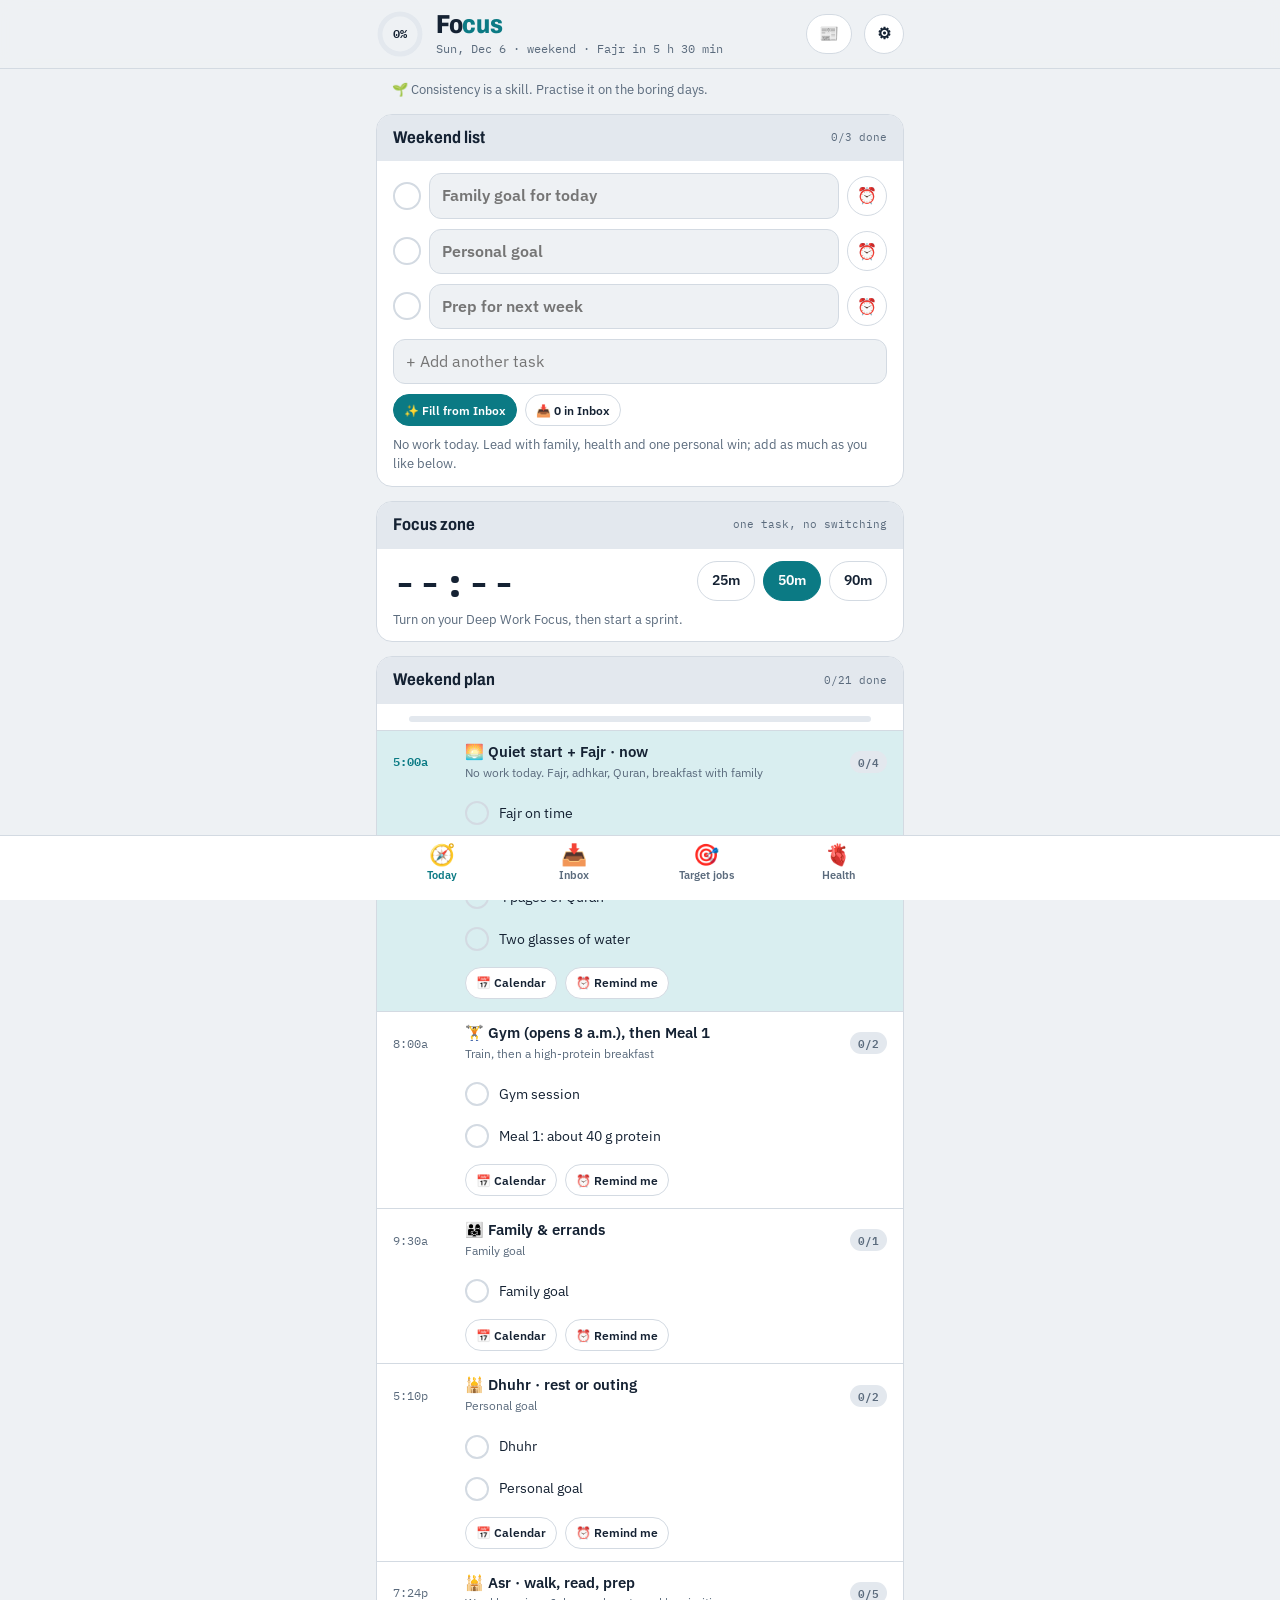
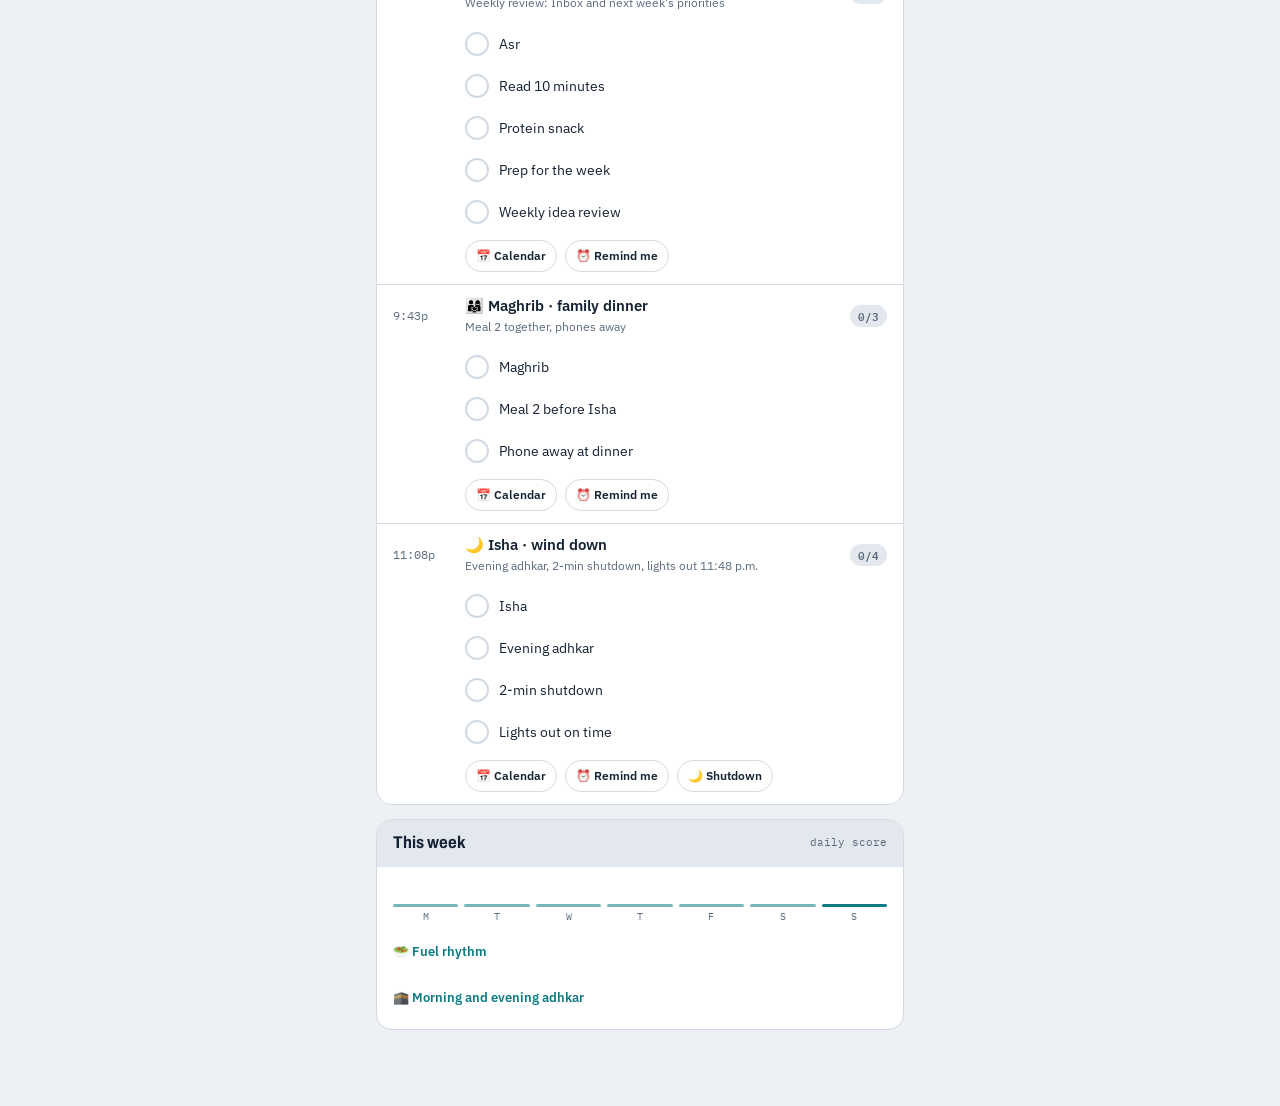
==== focus/index.html @ 7a601dc2 "Focus: save news for later - Save for later on health and job news - Read later list at the top of e" ====
<!doctype html>
<html lang="en-CA">
<head>
<meta charset="utf-8">
<meta name="viewport" content="width=device-width, initial-scale=1, viewport-fit=cover">
<title>Focus</title>
<meta name="robots" content="noindex, nofollow">
<meta name="apple-mobile-web-app-capable" content="yes">
<meta name="mobile-web-app-capable" content="yes">
<meta name="apple-mobile-web-app-title" content="Focus">
<meta name="apple-mobile-web-app-status-bar-style" content="default">
<meta name="theme-color" content="#0B7A84">
<link rel="manifest" href="manifest.webmanifest">
<link rel="apple-touch-icon" href="icon-192.png">
<link rel="icon" href="icon-192.png">
<link rel="preconnect" href="https://fonts.googleapis.com">
<link rel="preconnect" href="https://fonts.gstatic.com" crossorigin>
<link rel="stylesheet" href="https://fonts.googleapis.com/css2?family=Amiri:wght@400;700&family=Archivo:wdth,wght@75..100,600..800&family=IBM+Plex+Mono:wght@400;500&family=IBM+Plex+Sans:wght@400;500;600&display=swap">
<style>
:root{
  --bg:#EEF1F4;--surface:#FFFFFF;--surface-2:#E3E8EE;--ink:#152233;--muted:#5B6B7D;--line:#D3DAE2;
  --accent:#0B7A84;--accent-ink:#FFFFFF;--accent-soft:#D9EEF0;--amber:#B86A00;--amber-soft:#FBEBD2;--up:#1E7A43;--up-soft:#DDF1E4;--down:#B3261E;
  --display:"Archivo","Arial Narrow",Arial,sans-serif;--body:"IBM Plex Sans",-apple-system,"Segoe UI",Roboto,sans-serif;--mono:"IBM Plex Mono",ui-monospace,Menlo,monospace;
}
@media (prefers-color-scheme:dark){:root:not([data-theme="light"]){
  --bg:#0E1622;--surface:#16212F;--surface-2:#1F2C3C;--ink:#E6ECF2;--muted:#93A3B5;--line:#2A394B;
  --accent:#3FB6BF;--accent-ink:#06212A;--accent-soft:#123540;--amber:#F0A640;--amber-soft:#3A2A12;--up:#5CC98A;--up-soft:#143224;--down:#F2867E;}}
:root[data-theme="dark"]{--bg:#0E1622;--surface:#16212F;--surface-2:#1F2C3C;--ink:#E6ECF2;--muted:#93A3B5;--line:#2A394B;
  --accent:#3FB6BF;--accent-ink:#06212A;--accent-soft:#123540;--amber:#F0A640;--amber-soft:#3A2A12;--up:#5CC98A;--up-soft:#143224;--down:#F2867E;}
*{box-sizing:border-box;-webkit-tap-highlight-color:transparent}
[hidden]{display:none!important}
html{-webkit-text-size-adjust:100%}
body{margin:0;background:var(--bg);color:var(--ink);font:15px/1.45 var(--body);padding-bottom:calc(76px + env(safe-area-inset-bottom,0px))}
button,input,textarea{font:inherit;color:inherit}
button{cursor:pointer}
a{color:inherit}
:focus-visible{outline:2px solid var(--accent);outline-offset:2px}
.wrap{max-width:560px;margin:0 auto;padding:0 16px}
header{position:sticky;top:0;z-index:20;background:color-mix(in srgb,var(--bg) 92%,transparent);backdrop-filter:blur(10px);-webkit-backdrop-filter:blur(10px);padding:calc(10px + env(safe-area-inset-top,0px)) 0 10px;border-bottom:1px solid var(--line)}
.hrow{display:flex;align-items:center;gap:12px}
.brand{font-family:var(--display);font-stretch:85%;font-weight:800;font-size:26px;letter-spacing:-.01em;line-height:1}
.brand span{color:var(--accent)}
.sub{font-family:var(--mono);font-size:12px;color:var(--muted);margin-top:3px}
.ring{width:48px;height:48px;flex:0 0 auto;position:relative}
.ring svg{transform:rotate(-90deg)}
.ring b{position:absolute;inset:0;display:flex;align-items:center;justify-content:center;font-family:var(--mono);font-size:12px;font-weight:600}
.icon{border:1px solid var(--line);background:var(--surface);border-radius:999px;min-width:40px;height:40px;display:inline-flex;align-items:center;justify-content:center;font-size:16px;text-decoration:none;padding:0 12px;font-weight:600}
.grow{flex:1;min-width:0}
main{display:flex;flex-direction:column;gap:14px;padding:14px 0}
.group{background:var(--surface);border:1px solid var(--line);border-radius:16px;overflow:hidden}
.gh{display:flex;justify-content:space-between;align-items:center;gap:8px;padding:11px 16px;background:var(--surface-2)}
.gh strong{font-family:var(--display);font-stretch:85%;font-size:17px}
.stamp{font-family:var(--mono);font-size:11px;color:var(--muted);text-align:right}
.pad{padding:12px 16px;display:flex;flex-direction:column;gap:10px}
.note{font-size:13px;color:var(--muted)}
.label{font-family:var(--mono);font-size:11px;letter-spacing:.08em;text-transform:uppercase;color:var(--muted)}
.inp{width:100%;border:1px solid var(--line);background:var(--bg);border-radius:12px;padding:10px 12px;min-height:44px;font-size:16px}
.chk{width:28px;height:28px;border-radius:50%;border:2px solid var(--line);background:transparent;flex:0 0 auto;display:inline-flex;align-items:center;justify-content:center;font-size:14px;color:#fff;padding:0}
.chk.on{background:var(--up);border-color:var(--up)}
.toprow{display:grid;grid-template-columns:28px 1fr 40px;gap:8px;align-items:center}
.toprow.on .inp{text-decoration:line-through;color:var(--muted)}
.btn{border:1px solid var(--line);background:var(--surface);border-radius:999px;padding:8px 14px;min-height:40px;font-weight:600;font-size:14px;text-decoration:none;display:inline-flex;align-items:center;justify-content:center;gap:6px}
.btn.pri{background:var(--accent);color:var(--accent-ink);border-color:var(--accent)}
.btn.sm{min-height:32px;padding:4px 10px;font-size:12px}
.btn.ghost{background:transparent}
.row{display:flex;gap:8px;align-items:center;flex-wrap:wrap}
.chips{display:flex;gap:6px;overflow-x:auto;scrollbar-width:none;padding-bottom:2px}
.chips::-webkit-scrollbar{display:none}
.chip{flex:0 0 auto;border:1px solid var(--line);background:var(--surface);border-radius:999px;padding:6px 12px;min-height:34px;font-size:13px;font-weight:600;color:var(--muted)}
.chip[aria-pressed="true"]{background:var(--ink);color:var(--bg);border-color:var(--ink)}
.timer{font-family:var(--mono);font-size:40px;font-weight:600;letter-spacing:.02em;line-height:1}
.blk{border-top:1px solid var(--line)}
.blk:first-child{border-top:0}
.bh{display:grid;grid-template-columns:62px 1fr auto;gap:10px;align-items:center;padding:12px 16px;width:100%;border:0;background:transparent;text-align:left}
.bh .when{font-family:var(--mono);font-size:12px;color:var(--muted)}
.bh .tt{font-weight:600;font-size:15px;line-height:1.25}
.bh .ss{font-size:12px;color:var(--muted);margin-top:2px}
.prog{font-family:var(--mono);font-size:11px;font-weight:600;border-radius:999px;padding:3px 8px;background:var(--surface-2);color:var(--muted);white-space:nowrap}
.prog.full{background:var(--up-soft);color:var(--up)}
.blk.now{background:var(--accent-soft)}
.blk.now .when{color:var(--accent);font-weight:600}
.blk.past .tt{color:var(--muted)}
.bbody{padding:0 16px 12px 88px;display:flex;flex-direction:column;gap:2px}
.item{display:flex;align-items:center;gap:10px;border:0;background:transparent;padding:6px 0;text-align:left;width:100%;min-height:40px;font-size:14px}
.item.on span:last-child{text-decoration:line-through;color:var(--muted)}
.item .chk{width:24px;height:24px;font-size:12px}
.ev{font-size:13px;color:var(--amber);font-weight:600;padding:3px 0}
.bar{height:6px;background:var(--surface-2);border-radius:3px;overflow:hidden}
.bar i{display:block;height:100%;background:var(--accent);border-radius:3px}
.week{display:flex;gap:6px;align-items:flex-end;height:46px}
.week div{flex:1;display:flex;flex-direction:column;align-items:center;justify-content:flex-end;gap:3px;font-size:10px;color:var(--muted);height:100%;font-family:var(--mono)}
.week i{display:block;width:100%;border-radius:4px;background:var(--accent);min-height:3px}
.idea{border-top:1px solid var(--line);padding:10px 16px;display:flex;flex-direction:column;gap:8px}
.idea .t{font-weight:600}
.mini{border:1px solid var(--line);background:var(--surface);border-radius:999px;padding:3px 10px;font-size:12px;font-weight:600;min-height:30px}
.mini[aria-pressed="true"]{background:var(--ink);color:var(--bg);border-color:var(--ink)}
.map{display:grid;grid-template-columns:1fr 1fr;gap:8px;padding:12px 16px}
.map .box{border:1px solid var(--line);border-radius:12px;padding:8px 10px;font-size:13px;background:var(--bg);display:flex;flex-direction:column;gap:4px;min-height:60px}
.map .box div{border-top:1px dashed var(--line);padding-top:4px}
.map .box .label + div{border-top:0}
.co{border-top:1px solid var(--line)}
.co:first-child{border-top:0}
.role{display:flex;justify-content:space-between;gap:10px;padding:8px 0;border-top:1px dashed var(--line);text-decoration:none}
.role:first-child{border-top:0}
.new{font-family:var(--mono);font-size:10px;background:var(--amber-soft);color:var(--amber);border-radius:4px;padding:1px 6px;margin-left:6px}
.act{border:1px solid var(--line);border-radius:12px;padding:10px 12px;display:flex;flex-direction:column;gap:8px;background:var(--bg)}
.act pre{white-space:pre-wrap;font:13px/1.5 var(--body);margin:0;max-height:220px;overflow:auto}
.act.on{opacity:.55}
details summary{cursor:pointer;list-style:none}
details summary::-webkit-details-marker{display:none}
.fold summary{font-size:13px;font-weight:600;color:var(--accent);padding:8px 0;min-height:36px}
.ar{font-family:"Amiri",serif;direction:rtl;font-size:19px;line-height:1.7}
nav{position:fixed;left:0;right:0;bottom:0;z-index:25;background:var(--surface);border-top:1px solid var(--line);padding:6px 0 calc(8px + env(safe-area-inset-bottom,0px))}
nav .wrap{display:grid;grid-template-columns:repeat(4,1fr)}
nav button{border:0;background:transparent;display:flex;flex-direction:column;align-items:center;gap:2px;font-size:11px;font-weight:600;color:var(--muted);min-height:50px;position:relative}
nav button span{font-size:21px;line-height:1.1}
nav button[aria-pressed="true"]{color:var(--accent)}
nav .dot{position:absolute;top:2px;left:calc(50% + 10px);min-width:18px;height:18px;border-radius:9px;background:var(--amber);color:#fff;font-size:10px;display:flex;align-items:center;justify-content:center;padding:0 4px}
.sheet{position:fixed;inset:0;z-index:40;background:rgba(8,14,22,.5);display:flex;align-items:flex-end;justify-content:center}
.sheet>div{background:var(--surface);width:100%;max-width:560px;max-height:88vh;overflow:auto;border-radius:20px 20px 0 0;padding:16px 16px calc(20px + env(safe-area-inset-bottom,0px));display:flex;flex-direction:column;gap:12px}
.days{display:grid;grid-template-columns:repeat(7,1fr);gap:4px}
.days button{border:1px solid var(--line);background:var(--surface);border-radius:10px;min-height:38px;font-weight:600}
.days button[aria-pressed="true"]{background:var(--accent);color:var(--accent-ink);border-color:var(--accent)}
.toast{position:fixed;left:50%;top:calc(76px + env(safe-area-inset-top,0px));transform:translateX(-50%);background:var(--ink);color:var(--bg);padding:10px 16px;border-radius:999px;font-size:13px;font-weight:600;z-index:60;max-width:calc(100% - 32px);text-align:center}
.empty{border:1px dashed var(--line);border-radius:14px;padding:18px;text-align:center;color:var(--muted);font-size:14px}
ol.steps{margin:0;padding-left:20px;display:flex;flex-direction:column;gap:6px;font-size:14px}
</style>
</head>
<body>
<header><div class="wrap hrow">
  <div class="ring" id="ring" aria-label="Today's progress"></div>
  <div class="grow"><div class="brand">Fo<span>cus</span></div><div class="sub" id="hsub">Loading…</div></div>
  <a class="icon" href="../" aria-label="Open Signal Desk">📰</a>
  <button class="icon" type="button" id="setBtn" aria-label="Settings">⚙︎</button>
</div></header>
<main class="wrap" id="main"></main>
<nav><div class="wrap">
  <button type="button" data-tab="today" aria-pressed="true"><span>🧭</span>Today</button>
  <button type="button" data-tab="inbox" aria-pressed="false"><span>📥</span>Inbox<i class="dot" id="ideaDot" hidden></i></button>
  <button type="button" data-tab="jobs" aria-pressed="false"><span>🎯</span>Target jobs<i class="dot" id="jobDot" hidden></i></button>
  <button type="button" data-tab="health" aria-pressed="false"><span>🫀</span>Health</button>
</div></nav>
<div class="sheet" id="sheet" hidden><div id="sheetBody"></div></div>

<script>
/* ---------- basics ---------- */
const $ = s => document.querySelector(s);
const el = (t, c, x) => { const e = document.createElement(t); if (c) e.className = c; if (x != null) e.textContent = x; return e; };
const pad = n => String(n).padStart(2, "0");
const store = { get(k, d){ try { const v = localStorage.getItem("fz:" + k); return v == null ? d : JSON.parse(v); } catch(_){ return d; } }, set(k, v){ try { localStorage.setItem("fz:" + k, JSON.stringify(v)); } catch(_){} }, del(k){ try { localStorage.removeItem("fz:" + k); } catch(_){} } };
function toast(m){ const t = el("div", "toast", m); document.body.appendChild(t); setTimeout(() => t.remove(), 2600); }
const dkey = (off = 0) => { const d = new Date(Date.now() + off * 864e5); return d.getFullYear() + "-" + pad(d.getMonth() + 1) + "-" + pad(d.getDate()); };
const nowMin = () => { const n = new Date(); return n.getHours() * 60 + n.getMinutes(); };
const hm = m => { m = ((Math.round(m) % 1440) + 1440) % 1440; const h = Math.floor(m / 60); return (h % 12 || 12) + ":" + pad(m % 60) + (h >= 12 ? " p.m." : " a.m."); };
const hmS = m => hm(m).replace(" a.m.", "a").replace(" p.m.", "p");
const isoMin = s => { const d = new Date(s); return d.getHours() * 60 + d.getMinutes(); };
function S(){ return Object.assign({ gymDays:[1, 3, 5], wird:4, shortcut:"Focus Reminder", syncShortcut:"Sync to Focus", doneShortcut:"Focus Done", tickIOS:true }, store.get("set", {})); }
function setS(p){ store.set("set", Object.assign(S(), p)); }
function day(off = 0){ return Object.assign({ top:["", "", ""], done:[false, false, false], ref:[], chk:{}, rv:["", "", ""] }, store.get("d:" + dkey(off), {})); }
function saveDay(o, off = 0){ o.score = score(o); store.set("d:" + dkey(off), o); }
(function prune(){ try { const keep = new Date(Date.now() - 70 * 864e5).toISOString().slice(0, 10); Object.keys(localStorage).filter(k => k.startsWith("fz:d:") && k.slice(5) < keep).forEach(k => localStorage.removeItem(k)); } catch(_){} })();

/* ---------- links out: Google Calendar and iPhone Reminders ---------- */
function calLink(title, a, b, details){
  const d = new Date(), f = m => d.getFullYear() + pad(d.getMonth() + 1) + pad(d.getDate()) + "T" + pad(Math.floor(m / 60) % 24) + pad(m % 60) + "00";
  return "https://calendar.google.com/calendar/render?action=TEMPLATE&text=" + encodeURIComponent(title) + "&dates=" + f(a) + "/" + f(b) + "&ctz=America/Toronto&details=" + encodeURIComponent((details || "") + "\n\nFrom Focus");
}
function remLink(title, atMin, off){
  off = off || 0; if (atMin == null){ atMin = Math.ceil((nowMin() + 60) / 15) * 15; }
  if (atMin >= 1440){ atMin -= 1440; off += 1; }
  const when = " | " + dkey(off) + " " + pad(Math.floor(atMin / 60)) + ":" + pad(atMin % 60);
  return "shortcuts://run-shortcut?name=" + encodeURIComponent(S().shortcut) + "&input=text&text=" + encodeURIComponent(title + when);
}
async function copy(t){ try { await navigator.clipboard.writeText(t); toast("Copied"); } catch(_){ toast("Press and hold to copy"); } }

/* ---------- prayer times: Signal Desk first, own calculation as backup ---------- */
function prayCalc(date, lat, lng){
  const R = Math.PI / 180, ds = d => Math.sin(d * R), dc = d => Math.cos(d * R), dt = d => Math.tan(d * R);
  const as = x => Math.asin(x) / R, ac = x => Math.acos(Math.max(-1, Math.min(1, x))) / R, at2 = (y, x) => Math.atan2(y, x) / R, acot = x => Math.atan(1 / x) / R;
  const fix = (a, b) => { a = a - b * Math.floor(a / b); return a < 0 ? a + b : a; };
  let Y = date.getFullYear(), M = date.getMonth() + 1; const Dd = date.getDate(); if (M <= 2){ Y -= 1; M += 12; }
  const A = Math.floor(Y / 100), B = 2 - A + Math.floor(A / 4), jd = Math.floor(365.25 * (Y + 4716)) + Math.floor(30.6001 * (M + 1)) + Dd + B - 1524.5 - lng / 360;
  const tz = -new Date(date.getFullYear(), date.getMonth(), date.getDate(), 12).getTimezoneOffset() / 60;
  const sun = j => { const D = j - 2451545, g = fix(357.529 + .98560028 * D, 360), q = fix(280.459 + .98564736 * D, 360), L = fix(q + 1.915 * ds(g) + .02 * ds(2 * g), 360), e = 23.439 - .00000036 * D; return { decl:as(ds(e) * ds(L)), eqt:q / 15 - fix(at2(dc(e) * ds(L), dc(L)) / 15, 24) }; };
  const mid = t => fix(12 - sun(jd + t).eqt, 24), ang = (a, t, ccw) => { const d = sun(jd + t).decl, T = ac((-ds(a) - ds(d) * ds(lat)) / (dc(d) * dc(lat))) / 15; return mid(t) + (ccw ? -T : T); };
  const asr = t => { const d = sun(jd + t).decl; return ang(-acot(1 + dt(Math.abs(lat - d))), t); };
  const t = { Fajr:ang(15, 5 / 24, true), Sunrise:ang(.833, 6 / 24, true), Dhuhr:mid(.5), Asr:asr(13 / 24), Maghrib:ang(.833, .75), Isha:ang(15, .75) };
  const o = {}; for (const k in t) o[k] = Math.round((t[k] + tz - lng / 15) * 60); return o;
}
let X = null;
function prayer(){
  const d = X && X.prayer && X.prayer.days.find(x => x.date === dkey());
  if (d){ const o = {}; for (const [k, v] of Object.entries(d.times)){ const [h, m] = v.split(":").map(Number); o[k] = h * 60 + m; } return o; }
  return prayCalc(new Date(), 43.4675, -79.6877);
}

/* ---------- private data ---------- */
let P = null, ST = null, lockErr = "";
const b64 = s => Uint8Array.from(atob(s), c => c.charCodeAt(0));
async function decrypt(blob, pass){
  const base = await crypto.subtle.importKey("raw", new TextEncoder().encode(pass), "PBKDF2", false, ["deriveKey"]);
  const key = await crypto.subtle.deriveKey({ name:"PBKDF2", salt:b64(blob.salt), iterations:blob.iter, hash:"SHA-256" }, base, { name:"AES-GCM", length:256 }, false, ["decrypt"]);
  return JSON.parse(new TextDecoder().decode(await crypto.subtle.decrypt({ name:"AES-GCM", iv:b64(blob.iv) }, key, b64(blob.ct))));
}
async function loadPrivate(pass){
  pass = pass || store.get("pass", "");
  if (!pass) return false;
  try {
    const r = await fetch("data.enc?t=" + Math.floor(Date.now() / 60000), { cache:"no-store" }); if (!r.ok) throw new Error("none");
    P = await decrypt(await r.json(), pass); store.set("pass", pass); lockErr = ""; return true;
  } catch(e){ if (e && e.message === "none") lockErr = "Private data isn't published yet. Finish setup in Settings."; else { lockErr = "That passcode didn't unlock your data."; } P = null; return false; }
}
async function loadAll(){
  try { const r = await fetch("status.json?t=" + Math.floor(Date.now() / 60000), { cache:"no-store" }); ST = r.ok ? await r.json() : null; } catch(_){ ST = null; }
  try { const r = await fetch("../extras.json?t=" + Math.floor(Date.now() / 600000), { cache:"no-store" }); if (r.ok) X = await r.json(); } catch(_){}
  await loadPrivate();
  render();
}
const calToday = () => ((P && P.cal) || []).filter(e => e.s && e.s.slice(0, 10) === dkey() && !e.t.startsWith("🎯"));

/* ---------- the day: prayer-anchored blocks with built-in anchors ---------- */
const isWeekend = () => [0, 6].includes(new Date().getDay());
function blocks(){
  const t = prayer(), wk = isWeekend(), dow = new Date().getDay(), s = S(), D = day();
  const gymEv = calToday().find(e => /gym|workout|training/i.test(e.t));
  const gym = !!gymEv || wk || s.gymDays.includes(dow);
  const wake = Math.min(300, t.Fajr - 20), bed = Math.max(wake - 450 + 1440, t.Isha + 40);
  const top = i => D.top[i] ? D.top[i] : (wk ? ["Family goal", "Personal goal", "Prep for the week"] : ["Top 1", "Top 2", "Top 3"])[i];
  const g0 = gymEv ? isoMin(gymEv.s) : wk ? 480 : Math.max(t.Fajr + 30, wake + 50);
  const g1 = gymEv ? isoMin(gymEv.e) + 20 : g0 + (gym ? (wk ? 90 : 80) : 30);
  const wird = s.wird + " pages of Quran";
  const L = wk ? [
    { k:"dawn", a:wake, b:g0, t:"🌅 Quiet start + Fajr", s:"No work today. Fajr, adhkar, Quran, breakfast with family", items:[["Fajr","Fajr on time"],["am","Morning adhkar"],["wird",wird],["water1","Two glasses of water"]] },
    { k:"gym", a:g0, b:g1, t:gym ? "🏋️ Gym (opens 8 a.m.), then Meal 1" : "🚶 Long walk or sport, then Meal 1", s:"Train, then a high-protein breakfast", items:[["gym", gym ? "Gym session" : "Walk or sport"],["m1","Meal 1: about 40 g protein"]] },
    { k:"fam", a:g1, b:t.Dhuhr, t:"👨‍👩‍👧 Family & errands", s:top(0), items:[["top0", top(0)]], cal:true },
    { k:"dhuhr", a:t.Dhuhr, b:t.Asr, t:"🕌 Dhuhr · rest or outing", s:top(1), items:[["Dhuhr","Dhuhr"],["top1", top(1)]] },
    { k:"asr", a:t.Asr, b:t.Maghrib, t:"🕌 Asr · walk, read, prep", s:dow === 0 ? "Weekly review: Inbox and next week's priorities" : top(2), items:[["Asr","Asr"],["read","Read 10 minutes"],["snack","Protein snack"],["top2", top(2)]].concat(dow === 0 ? [["review","Weekly idea review"]] : []) },
    { k:"maghrib", a:t.Maghrib, b:t.Isha, t:"👨‍👩‍👧 Maghrib · family dinner", s:"Meal 2 together, phones away", items:[["Maghrib","Maghrib"],["m2","Meal 2 before Isha"],["phone","Phone away at dinner"]] },
    { k:"isha", a:t.Isha, b:bed, t:"🌙 Isha · wind down", s:"Evening adhkar, 2-min shutdown, lights out " + hm(bed), items:[["Isha","Isha"],["pm","Evening adhkar"],["shut","2-min shutdown"],["sleep","Lights out on time"]] },
  ] : [
    { k:"dawn", a:wake, b:g0, t:"🌅 Quiet start + Fajr", s:"Water, adhkar, Quran, glance at Top 3", items:[["Fajr","Fajr on time"],["am","Morning adhkar"],["wird",wird],["water1","Two glasses of water"]] },
    { k:"gym", a:g0, b:g1, t:gym ? "🏋️ Gym, then Meal 1" : "🚶 Walk or mobility, then Meal 1", s:gym ? "Train, then a high-protein breakfast within the hour" : "Move 20 minutes, then a high-protein breakfast", items:[["gym", gym ? "Gym session" : "20-min walk"],["m1","Meal 1: about 40 g protein"]] },
    { k:"deep", a:g1, b:t.Dhuhr, t:"🎯 Deep work", s:"90-min sprints · phone in another room · Deep Work Focus on", items:[["top0", top(0)],["top1", top(1)]], cal:true },
    { k:"dhuhr", a:t.Dhuhr, b:t.Asr, t:"🕌 Dhuhr · people time", s:"Calls, meetings and messages in one batch", items:[["Dhuhr","Dhuhr"],["msgs","Inbox and messages: one batch"]] },
    { k:"asr", a:t.Asr, b:t.Maghrib, t:"🕌 Asr · finish strong", s:"Top 3, admin, protein snack, 10-min walk", items:[["Asr","Asr"],["top2", top(2)],["snack","Protein snack"],["walk","10-min walk"]].concat(dow === 5 ? [["review","Weekly idea review"]] : []) },
    { k:"maghrib", a:t.Maghrib, b:t.Isha, t:"👨‍👩‍👧 Maghrib · family", s:"Meal 2, family time, phone on Do Not Disturb", items:[["Maghrib","Maghrib"],["m2","Meal 2 before Isha"],["phone","Phone away at family time"]] },
    { k:"isha", a:t.Isha, b:bed, t:"🌙 Isha · shut down", s:"Evening adhkar, 2-min review, read, lights out " + hm(bed), items:[["Isha","Isha"],["pm","Evening adhkar"],["read","Read 10 minutes"],["shut","2-min shutdown"],["sleep","Lights out on time"]] },
  ];
  return { list:L, t, wake, bed };
}
const isOn = (D, k) => k.startsWith("top") ? !!D.done[Number(k.slice(3))] : !!D.chk[k];
function score(D){ const L = blocksCache().list.flatMap(b => b.items); return L.length ? Math.round(L.filter(([k]) => isOn(D, k)).length * 100 / L.length) : 0; }
let _bc = null, _bcAt = 0; function blocksCache(){ if (!_bc || Date.now() - _bcAt > 5000){ _bc = blocks(); _bcAt = Date.now(); } return _bc; }
function toggleItem(k){ const D = day(); if (k.startsWith("top")){ const i = Number(k.slice(3)); D.done[i] = !D.done[i]; saveDay(D); if (D.ref && D.ref[i]) setDone(D.ref[i], D.done[i]); } else { D.chk[k] = !D.chk[k]; saveDay(D); } render(); }

/* ---------- header ---------- */
function header(){
  const D = day(), sc = score(D), r = 20, c = 2 * Math.PI * r;
  $("#ring").innerHTML = `<svg width="48" height="48" viewBox="0 0 48 48"><circle cx="24" cy="24" r="${r}" fill="none" stroke="var(--surface-2)" stroke-width="5"/><circle cx="24" cy="24" r="${r}" fill="none" stroke="var(--accent)" stroke-width="5" stroke-linecap="round" stroke-dasharray="${c}" stroke-dashoffset="${c * (1 - sc / 100)}"/></svg><b>${sc}%</b>`;
  const t = prayer(), n = nowMin(), nx = ["Fajr", "Dhuhr", "Asr", "Maghrib", "Isha"].find(k => t[k] > n);
  const w = nx ? t[nx] - n : null;
  $("#hsub").textContent = new Date().toLocaleDateString("en-CA", { weekday:"short", month:"short", day:"numeric" }) + (isWeekend() ? " · weekend" : "") + (nx ? " · " + nx + " in " + (w < 60 ? w + " min" : Math.floor(w / 60) + " h " + (w % 60) + " min") : "");
  const hot = openItems().filter(x => bucket(x) === "now").length; $("#ideaDot").hidden = !hot; $("#ideaDot").textContent = hot;
  const acts = jobActions().filter(a => !store.get("ja:" + a.id, false)).length; $("#jobDot").hidden = !acts; $("#jobDot").textContent = acts;
}

/* ---------- TODAY ---------- */
let open = null;
function grp(title, stamp){ const g = el("section", "group"), h = el("div", "gh"); h.appendChild(el("strong", "", title)); if (stamp != null) h.appendChild(el("span", "stamp", stamp)); g.appendChild(h); return g; }
function viewToday(){
  const out = [], D = day(), wk = isWeekend();
  // Today's list: first 3 are the must-dos, no cap after that
  const nT = D.top.filter(Boolean).length, nD = D.top.filter((v, i) => v && D.done[i]).length;
  const g = grp(wk ? "Weekend list" : "Today's list", nD + "/" + Math.max(nT, 3) + " done"), p = el("div", "pad");
  const rowFor = i => { const v = D.top[i] || ""; const r = el("div", "toprow" + (D.done[i] ? " on" : "")); const c = el("button", "chk" + (D.done[i] ? " on" : ""), D.done[i] ? "✓" : ""); c.type = "button"; c.setAttribute("aria-label", "Done"); c.onclick = () => toggleItem("top" + i);
    const inp = el("input", "inp"); inp.value = v; inp.placeholder = i < 3 ? (wk ? ["Family goal for today", "Personal goal", "Prep for next week"][i] : ["#1: the one thing that moves the needle", "#2", "#3"][i]) : "Another task"; inp.enterKeyHint = "done"; if (i < 3) inp.style.fontWeight = "600";
    inp.onchange = () => { const o = day(); o.top[i] = inp.value.trim(); if (o.ref) o.ref[i] = null; saveDay(o); _bc = null; }; inp.onkeydown = e => { if (e.key === "Enter") inp.blur(); };
    const rm = el("a", "icon", i < 3 ? "⏰" : "✕"); rm.href = "#"; rm.setAttribute("aria-label", i < 3 ? "Add to Reminders" : "Remove");
    rm.onclick = e => { e.preventDefault(); if (i >= 3){ const o = day(); o.top.splice(i, 1); o.done.splice(i, 1); (o.ref || []).splice(i, 1); saveDay(o); return render(); }
      const val = day().top[i]; if (!val) return toast("Type it first"); const dp = blocksCache().list.find(x => x.items.some(([k]) => k === "top" + i)); location.href = remLink(val, dp && dp.a > nowMin() ? dp.a : null); };
    r.appendChild(c); r.appendChild(inp); r.appendChild(rm); return r; };
  for (let i = 0; i < Math.max(3, D.top.length); i++){ if (i === 3) p.appendChild(el("span", "label", "Also today")); p.appendChild(rowFor(i)); }
  const ar = el("div", "row"); const ad = el("input", "inp"); ad.placeholder = "+ Add another task"; ad.enterKeyHint = "done"; ad.style.flex = "1";
  const push = () => { const t = ad.value.trim(); if (!t) return; const o = day(); let i = o.top.findIndex(z => !z); if (i < 0) i = o.top.length; o.top[i] = t; o.done[i] = false; saveDay(o); ad.value = ""; ad.blur(); _bc = null; render(); };
  ad.onkeydown = e => { if (e.key === "Enter") push(); }; ar.appendChild(ad); p.appendChild(ar);
  const fr = el("div", "row"); const fb = el("button", "btn sm pri", "✨ Fill from Inbox"); fb.type = "button"; fb.onclick = fillToday; fr.appendChild(fb);
  const O = openItems(), hot = O.filter(x => bucket(x) === "now" && x.kind !== "idea").length; const ib = el("button", "btn sm ghost", "📥 " + O.length + " in Inbox" + (hot ? " · " + hot + " 🔥" : "")); ib.type = "button"; ib.onclick = () => go("inbox"); fr.appendChild(ib); p.appendChild(fr);
  p.appendChild(el("div", "note", wk ? "No work today. Lead with family, health and one personal win; add as much as you like below." : "Top 3 first, then anything else. Focus ranks your Inbox so the next thing is always clear."));
  g.appendChild(p); out.push(g);
  // Focus zone
  const sp = store.get("sprint", null), z = grp("Focus zone", sp ? "in a sprint" : "one task, no switching"), zp = el("div", "pad");
  const tr = el("div", "row"); tr.style.justifyContent = "space-between"; const tm = el("div", "timer", "--:--"); tm.id = "timer"; tr.appendChild(tm);
  const bt = el("div", "row");
  if (sp){ const b = el("button", "btn", "Stop"); b.type = "button"; b.onclick = () => { store.del("sprint"); render(); }; bt.appendChild(b); }
  else [25, 50, 90].forEach(m => { const b = el("button", "btn" + (m === 50 ? " pri" : ""), m + "m"); b.type = "button"; b.onclick = () => { store.set("sprint", { end:Date.now() + m * 6e4, m }); render(); tick(); }; bt.appendChild(b); });
  tr.appendChild(bt); zp.appendChild(tr);
  zp.appendChild(el("div", "note", sp ? "Stay on one task. New idea? Drop it in the Inbox and come back." : "Turn on your Deep Work Focus, then start a sprint."));
  z.appendChild(zp); out.push(z);
  // Plan with anchors
  const B = blocksCache(), n = nowMin(), cur = B.list.findIndex(b => n >= b.a && n < b.b), ev = calToday();
  const done = B.list.flatMap(b => b.items).filter(([k]) => isOn(D, k)).length, tot = B.list.flatMap(b => b.items).length;
  const pl = grp(wk ? "Weekend plan" : "Today's plan", done + "/" + tot + " done");
  const bar = el("div", "bar"); bar.style.margin = "0 16px 4px"; const bi = el("i"); bi.style.width = Math.round(done * 100 / tot) + "%"; bar.appendChild(bi); const bw = el("div", "pad"); bw.style.paddingBottom = "4px"; bw.appendChild(bar); pl.appendChild(bw);
  B.list.forEach((b, i) => {
    const its = b.items, dn = its.filter(([k]) => isOn(D, k)).length, past = n >= b.b, isNow = i === cur;
    const exp = true; // every block stays open so the whole day is visible
    const box = el("div", "blk" + (isNow ? " now" : "") + (past ? " past" : ""));
    const h = el("div", "bh");
    h.appendChild(el("span", "when", hmS(b.a)));
    const tx = el("span", ""); tx.appendChild(el("div", "tt", b.t + (isNow ? " · now" : ""))); if (exp || isNow) tx.appendChild(el("div", "ss", b.s)); h.appendChild(tx);
    h.appendChild(el("span", "prog" + (dn === its.length ? " full" : ""), dn + "/" + its.length)); box.appendChild(h);
    if (exp){
      const body = el("div", "bbody");
      ev.filter(e => isoMin(e.s) < b.b && isoMin(e.e) > b.a).forEach(e => body.appendChild(el("div", "ev", "📅 " + hm(isoMin(e.s)) + " " + e.t)));
      its.forEach(([k, l]) => { const it = el("button", "item" + (isOn(D, k) ? " on" : "")); it.type = "button"; it.appendChild(el("span", "chk" + (isOn(D, k) ? " on" : ""), isOn(D, k) ? "✓" : "")); it.appendChild(el("span", "", l)); it.onclick = () => toggleItem(k); body.appendChild(it); });
      const ar = el("div", "row"); ar.style.marginTop = "6px";
      const cl = el("a", "btn sm", "📅 Calendar"); cl.href = calLink(b.t.replace(/^\S+\s/, "") + (b.cal && D.top[0] ? ": " + D.top[0] : ""), isNow ? Math.ceil(n / 5) * 5 : b.a, b.b, b.s); cl.target = "_blank"; cl.rel = "noopener"; ar.appendChild(cl);
      const rm = el("a", "btn sm", "⏰ Remind me"); rm.href = remLink(b.t.replace(/^\S+\s/, ""), b.a); ar.appendChild(rm);
      if (b.k === "isha"){ const sh = el("button", "btn sm", "🌙 Shutdown"); sh.type = "button"; sh.onclick = () => openSheet(shutdownSheet); ar.appendChild(sh); }
      body.appendChild(ar); box.appendChild(body);
    }
    pl.appendChild(box);
  });
  out.push(pl);
  // Week + fuel
  const wg = grp("This week", "daily score"), wp = el("div", "pad"), wkb = el("div", "week");
  for (let i = 6; i >= 0; i--){ const o = store.get("d:" + dkey(-i), null), s = o ? (i === 0 ? score(D) : (o.score || 0)) : 0, c = el("div"); const bb = el("i"); bb.style.height = Math.max(3, s * 0.36) + "px"; bb.style.opacity = i ? ".55" : "1"; c.appendChild(bb); c.appendChild(document.createTextNode(new Date(Date.now() - i * 864e5).toLocaleDateString("en-CA", { weekday:"narrow" }))); wkb.appendChild(c); }
  wp.appendChild(wkb);
  const fold = el("details", "fold"); fold.appendChild(el("summary", "", "🥗 Fuel rhythm"));
  const fuel = (S().fuel || "").split("\n").map(x => x.trim()).filter(Boolean);
  (fuel.length ? fuel : ["Protein at every meal, whole foods, vegetables first. Sleep 7 or more hours.", "Add your own meal rhythm in Settings. It stays on this phone."]).forEach(v => { const r = el("div", "note"); r.style.padding = "4px 0"; r.textContent = v; fold.appendChild(r); });
  const adh = el("details", "fold"); adh.appendChild(el("summary", "", "🕋 Morning and evening adhkar"));
  [["آية الكرسي", "Ayat al-Kursi · ×1"], ["قل هو الله أحد، والمعوذتين", "Al-Ikhlas, Al-Falaq, An-Nas · ×3"], ["سبحان الله وبحمده", "SubhanAllah wa bihamdih · ×100"], ["لا إله إلا الله وحده لا شريك له، له الملك وله الحمد وهو على كل شيء قدير", "La ilaha illallah wahdahu... · ×10"], ["أستغفر الله وأتوب إليه", "Astaghfirullah wa atubu ilayh · ×100"], ["أعوذ بكلمات الله التامات من شر ما خلق", "Evening: A'udhu bi kalimatillah... · ×3"]]
    .forEach(([a, e]) => { const r = el("div", ""); r.style.cssText = "padding:6px 0;border-top:1px dashed var(--line)"; r.appendChild(el("div", "ar", a)); r.appendChild(el("div", "note", e)); adh.appendChild(r); });
  wp.appendChild(fold); wp.appendChild(adh); wg.appendChild(wp); out.push(wg);
  if (n >= B.t.Isha - 30 || n < B.wake){ const sg = grp("Evening shutdown", "2 minutes"); const sp2 = el("div", "pad"); shutdownBody(sp2); sg.appendChild(sp2); out.push(sg); }
  return out;
}
function shutdownBody(p){
  ["What went well today?", "What drained my energy?", "Tomorrow's #1 is…"].forEach((q, i) => { const inp = el("input", "inp"); inp.placeholder = q; inp.value = day().rv[i] || ""; inp.enterKeyHint = "done";
    inp.onchange = () => { const o = day(); o.rv[i] = inp.value.trim(); saveDay(o); if (i === 2 && inp.value.trim()){ const t = day(1); t.top[0] = inp.value.trim(); saveDay(t, 1); toast("Saved as tomorrow's #1"); } }; inp.onkeydown = e => { if (e.key === "Enter") inp.blur(); }; p.appendChild(inp); });
  p.appendChild(el("div", "note", "Tomorrow's #1 goes straight to the top of tomorrow's list."));
}
function shutdownSheet(b){ b.appendChild(el("strong", "", "Evening shutdown")); shutdownBody(b); }

/* ---------- INBOX: drop anything, Focus ranks it ---------- */
const AREAS = [["work", "💼 Work"], ["biz", "🤝 Business"], ["family", "👨‍👩‍👧 Family"], ["health", "🏋️ Health"], ["faith", "🕌 Faith"]];
const KINDS = [["todo", "✅ To-do"], ["idea", "💡 Idea"], ["rem", "⏰ Reminder"]];
let area = store.get("area", "work"), kind = store.get("kind", "todo"), inView = store.get("inView", "rank");
function inbox(){
  let L = store.get("inbox", null);
  if (!L){ L = store.get("ideas", []).filter(x => x.q !== "drop").map(x => ({ id:x.id, t:x.t, kind:"idea", src:"me", due:"", a:x.a || "work", u:x.q === "now" ? true : null, i:x.q === "now" || x.q === "plan" ? true : x.q === "hand" ? false : null, done:false, added:x.id })); store.set("inbox", L); }
  return L;
}
const saveInbox = L => store.set("inbox", L.slice(0, 600));
const ymd = d => d.getFullYear() + "-" + pad(d.getMonth() + 1) + "-" + pad(d.getDate());
function dueDays(due){ if (!due) return null; const d = new Date(due.slice(0, 10) + "T00:00"); if (isNaN(d)) return null; const t = new Date(); t.setHours(0, 0, 0, 0); return Math.round((d - t) / 864e5); }
function dueLabel(due){ const d = dueDays(due); if (d == null) return ""; const tm = due.length > 10 ? " " + hmS(Number(due.slice(11, 13)) * 60 + Number(due.slice(14, 16))) : "";
  return (d < 0 ? "overdue " + (-d) + "d" : d === 0 ? "today" : d === 1 ? "tomorrow" : d < 7 ? new Date(due.slice(0, 10) + "T00:00").toLocaleDateString("en-CA", { weekday:"short" }) : due.slice(5, 10)) + tm; }
function parseDrop(s){
  let due = "", t = s, m;
  const day0 = new Date(); day0.setHours(0, 0, 0, 0);
  if ((m = t.match(/\b(?:by |on )?(today|tonight|tomorrow|tmrw|mon(?:day)?|tue(?:s(?:day)?)?|wed(?:nesday)?|thu(?:rs(?:day)?)?|fri(?:day)?|sat(?:urday)?|sun(?:day)?)\b/i))){
    const w = m[1].toLowerCase(); let d = new Date(day0);
    if (w === "tomorrow" || w === "tmrw") d.setDate(d.getDate() + 1);
    else if (w !== "today" && w !== "tonight"){ const want = ["sun", "mon", "tue", "wed", "thu", "fri", "sat"].indexOf(w.slice(0, 3)); let k = (want - d.getDay() + 7) % 7; if (k === 0) k = 7; d.setDate(d.getDate() + k); }
    due = ymd(d); t = t.replace(m[0], " ");
  }
  if ((m = t.match(/\b(?:at )?(\d{1,2})(?::(\d{2}))?\s*(a\.?m\.?|p\.?m\.?)(?=\s|$)/i)) || (m = t.match(/\b(?:at )?([01]?\d|2[0-3]):([0-5]\d)\b/))){
    let h = Number(m[1]) % 12; const ap = (m[3] || "").toLowerCase(); if (!m[3]) h = Number(m[1]); else if (ap.startsWith("p")) h += 12;
    if (!due){ const n = new Date(); due = ymd(n); if (h * 60 + Number(m[2] || 0) <= nowMin()) due = ymd(new Date(Date.now() + 864e5)); }
    due += " " + pad(h) + ":" + pad(Number(m[2] || 0)); t = t.replace(m[0], " ");
  }
  t = t.replace(/\s{2,}/g, " ").trim();
  let k = null; if (/^idea[:\-]\s*/i.test(t)){ k = "idea"; t = t.replace(/^idea[:\-]\s*/i, ""); } else if (/^(remind me( to)?|reminder[:\-])\s*/i.test(t)){ k = "rem"; t = t.replace(/^(remind me( to)?|reminder[:\-])\s*/i, ""); }
  return { t:t || s, due, kind:k };
}
/* the ranking */
const JOB = /samsara|clio|geotab|teradata|manulife|interview|apply|application|recruiter|resume|cv\b|linkedin|cover letter|job|hiring|offer|network/i;
const MONEY = /pay|bill|tax|cra\b|invoice|bank|insurance|renew|rent|mortgage|credit|refund|fee|fine/i;
const FAM = /kid|son|daughter|malek|maloka|family|school|universit|wife|mom|dad|doctor|dentist|appointment|clinic|parent/i;
const BIZ = /u-?thentic|etsy|amazon|shopify|client|mg business|order|supplier|ward|campaign|proposal/i;
const QUICK = /^(call|email|text|whatsapp|pay|book|reply|send|order|renew|sign|cancel|confirm|check|buy|print)\b/i;
function tags(x){ const s = x.t; const o = []; if (JOB.test(s)) o.push("🎯 Job"); if (MONEY.test(s)) o.push("💵 Money"); if (FAM.test(s)) o.push("👨‍👩‍👧 Family"); if (BIZ.test(s)) o.push("🤝 Business"); if (QUICK.test(s) || s.split(/\s+/).length <= 4) o.push("⚡ Quick"); return o; }
function autoU(x){ const d = dueDays(x.due); return d != null && d <= 1; }
function autoI(x){ return JOB.test(x.t) || MONEY.test(x.t) || FAM.test(x.t) || BIZ.test(x.t); }
const isU = x => x.u == null ? autoU(x) : x.u, isI = x => x.i == null ? autoI(x) : x.i;
function rank(x){
  let s = 0; const d = dueDays(x.due);
  if (d != null) s += d < 0 ? 60 : d === 0 ? 45 : d === 1 ? 28 : d <= 3 ? 16 : d <= 7 ? 8 : 2;
  if (x.u === true) s += 30; if (x.u === false) s -= 10;
  if (x.i === true) s += 30; if (x.i === false) s -= 15;
  if (JOB.test(x.t)) s += 20; if (MONEY.test(x.t)) s += 14; if (BIZ.test(x.t)) s += 10; if (FAM.test(x.t)) s += 12;
  if (QUICK.test(x.t)) s += 6;
  s += Math.min(10, Math.floor((Date.now() - (x.added || Date.now())) / 864e5));
  if (x.kind === "idea" && x.i !== true) s -= 20;
  return s;
}
function bucket(x){ const u = isU(x), i = isI(x); return u && i ? "now" : i ? "plan" : u ? "quick" : "later"; }
const BUCKETS = [["now", "🔥 Do now", "Urgent and important"], ["plan", "📅 Schedule", "Important, not urgent: book a time"], ["quick", "⚡ Quick win / hand off", "Urgent, low impact: batch it or delegate"], ["later", "🧊 Later", "Park it; review on Friday"]];
const openItems = () => inbox().filter(x => !x.done).map(x => Object.assign({}, x, { r:rank(x) })).sort((a, b) => b.r - a.r);
function addItem(raw, extra){
  const p = parseDrop(raw), L = inbox(), k = p.kind || kind;
  const it = Object.assign({ id:Date.now() + Math.floor(Math.random() * 1000), t:p.t, kind:k, src:"me", due:p.due, a:area, u:null, i:null, done:false, added:Date.now() }, extra || {});
  L.unshift(it); saveInbox(L); return it;
}
function setDone(id, v){ const L = inbox(), y = L.find(z => z.id === id); if (!y) return null; y.done = v; y.doneAt = v ? Date.now() : null; saveInbox(L);
  const D = day(), j = (D.ref || []).indexOf(id); if (j >= 0 && D.done[j] !== v){ D.done[j] = v; saveDay(D); }
  if (v && y.src === "ios" && S().tickIOS) setTimeout(() => { location.href = "shortcuts://run-shortcut?name=" + encodeURIComponent(S().doneShortcut) + "&input=text&text=" + encodeURIComponent(y.t); }, 350);
  return y; }
/* iPhone Reminders in: one line per reminder "Title | yyyy-MM-dd HH:mm | List" */
function importReminders(text){
  const lines = String(text || "").split(/\r?\n/).map(s => s.trim()).filter(Boolean); if (!lines.length) return 0;
  const L = inbox(), seen = new Set(); let added = 0;
  lines.forEach(line => { const [t0, d0, l0] = line.split(/\s*\|\s*/); const t = (t0 || "").trim(); if (!t) return; let due = "";
    if (d0){ const m = d0.match(/(\d{4})-(\d{2})-(\d{2})(?:[ T](\d{1,2}):(\d{2}))?/); if (m) due = m[1] + "-" + m[2] + "-" + m[3] + (m[4] ? " " + pad(m[4]) + ":" + m[5] : ""); else { const dt = new Date(d0); if (!isNaN(dt)) due = ymd(dt) + (/\d:\d/.test(d0) ? " " + pad(dt.getHours()) + ":" + pad(dt.getMinutes()) : ""); } }
    const key = t.toLowerCase(); seen.add(key);
    const y = L.find(z => z.src === "ios" && z.t.toLowerCase() === key);
    if (y){ y.due = due; y.list = l0 || y.list || ""; if (y.done && !y.doneAt) y.done = false; }
    else { L.unshift({ id:Date.now() + added, t, kind:"rem", src:"ios", due, list:l0 || "", a:"work", u:null, i:null, done:false, added:Date.now() }); added++; } });
  L.forEach(z => { if (z.src === "ios" && !z.done && !seen.has(z.t.toLowerCase())){ z.done = true; z.doneAt = Date.now(); z.gone = true; } });
  saveInbox(L); store.set("syncAt", Date.now()); return added;
}
async function syncFromClipboard(){
  try { const t = await navigator.clipboard.readText(); if (!t || !/\S/.test(t)) return toast("Run “" + S().syncShortcut + "” first, then tap Sync");
    const n = importReminders(t); toast(n ? n + " new from Reminders" : "Reminders up to date"); render();
  } catch(_){ openSheet(b => { b.appendChild(el("strong", "", "Paste your reminders")); const ta = el("textarea", "inp"); ta.rows = 6; ta.placeholder = "Long-press here and Paste"; b.appendChild(ta); const ok = el("button", "btn pri", "Import"); ok.type = "button"; ok.onclick = () => { const n = importReminders(ta.value); closeSheet(); toast(n + " new from Reminders"); render(); }; b.appendChild(ok); }); }
}
function hashImport(){ const m = location.hash.match(/^#rem=(.*)$/s); if (m){ try { const n = importReminders(decodeURIComponent(m[1])); setTimeout(() => toast(n + " new from Reminders"), 400); } catch(_){} history.replaceState(null, "", location.pathname); tab = "inbox"; } }
function toToday(x){ const D = day(); D.ref = D.ref || []; if (D.ref.includes(x.id) || D.top.includes(x.t)) return toast("Already on today's list");
  let i = D.top.findIndex(z => !z); if (i < 0) i = D.top.length; D.top[i] = x.t; D.done[i] = false; D.ref[i] = x.id; saveDay(D); toast("Added to today"); }
function fillToday(){
  const D = day(); D.ref = D.ref || []; const have = new Set(D.top.filter(Boolean)); let n = 0;
  const pick = openItems().filter(x => x.kind !== "idea" && !D.ref.includes(x.id) && !have.has(x.t));
  pick.forEach(x => { const slot = D.top.findIndex(z => !z); const firstFree = slot >= 0 && slot < 3;
    if (!firstFree && (bucket(x) !== "now" || D.top.length >= 12)) return;
    const i = slot >= 0 ? slot : D.top.length; D.top[i] = x.t; D.done[i] = false; D.ref[i] = x.id; n++; });
  saveDay(D); _bc = null; toast(n ? n + " added from your Inbox" : "Nothing urgent waiting in the Inbox"); render();
}
function itemRow(x, compact){
  const it = el("div", "idea"), top = el("div", "row"); top.style.flexWrap = "nowrap"; top.style.alignItems = "flex-start";
  const c = el("button", "chk", ""); c.type = "button"; c.setAttribute("aria-label", "Done"); c.onclick = () => { setDone(x.id, true); toast("Done ✓"); render(); }; top.appendChild(c);
  const tx = el("div", "grow"); tx.appendChild(el("div", "t", x.t));
  const meta = [x.kind === "idea" ? "💡 idea" : x.src === "ios" ? "📲 Reminders" + (x.list ? " · " + x.list : "") : "", dueLabel(x.due) ? "⏳ " + dueLabel(x.due) : "", ...tags(x)].filter(Boolean).join("  ·  ");
  if (meta){ const mm = el("div", "note", meta); if (dueDays(x.due) != null && dueDays(x.due) < 0) mm.style.color = "var(--down)"; tx.appendChild(mm); }
  top.appendChild(tx); it.appendChild(top);
  if (!compact){
    const row = el("div", "row"); row.style.paddingLeft = "38px";
    const u = el("button", "mini", "Urgent"); u.type = "button"; u.setAttribute("aria-pressed", String(isU(x))); if (x.u == null) u.title = "auto"; u.onclick = () => { const L = inbox(), y = L.find(z => z.id === x.id); y.u = !isU(y); saveInbox(L); render(); };
    const im = el("button", "mini", "Important"); im.type = "button"; im.setAttribute("aria-pressed", String(isI(x))); im.onclick = () => { const L = inbox(), y = L.find(z => z.id === x.id); y.i = !isI(y); saveInbox(L); render(); };
    row.appendChild(u); row.appendChild(im);
    const td = el("button", "mini", "→ Today"); td.type = "button"; td.onclick = () => { toToday(x); render(); }; row.appendChild(td);
    if (x.src !== "ios"){ const rm = el("a", "mini", "⏰"); const dd = dueDays(x.due), tm = x.due && x.due.length > 10 ? Number(x.due.slice(11, 13)) * 60 + Number(x.due.slice(14, 16)) : 540; rm.href = remLink(x.t, tm, dd != null && dd > 0 ? dd : (dd === 0 && tm > nowMin() ? 0 : 1)); rm.style.textDecoration = "none"; rm.setAttribute("aria-label", "Add to iPhone Reminders"); row.appendChild(rm); }
    const del = el("button", "mini", "✕"); del.type = "button"; del.setAttribute("aria-label", "Delete"); del.onclick = () => { saveInbox(inbox().filter(z => z.id !== x.id)); render(); }; row.appendChild(del);
    it.appendChild(row);
  }
  return it;
}
function viewInbox(){
  const out = [], O = openItems();
  // drop box
  const g = grp("Drop anything", "to-dos, ideas, reminders"), p = el("div", "pad");
  const r = el("div", "row"); r.style.flexWrap = "nowrap"; const inp = el("input", "inp"); inp.placeholder = "e.g. Call Geotab recruiter Tue 10am"; inp.enterKeyHint = "done"; inp.id = "dropInp";
  const add = () => { const v = inp.value.trim(); if (!v) return inp.focus(); const it = addItem(v); inp.value = ""; inp.blur();
    if (it.kind === "rem" && it.due){ const tm = it.due.length > 10 ? Number(it.due.slice(11, 13)) * 60 + Number(it.due.slice(14, 16)) : 540; const dd = dueDays(it.due); toast("Saved. Opening Reminders…"); setTimeout(() => location.href = remLink(it.t, tm, Math.max(0, dd || 0)), 300); }
    else toast(bucket(Object.assign(it)) === "now" ? "Saved · ranked 🔥 Do now" : "Saved. Back to your task."); render(); };
  inp.onkeydown = e => { if (e.key === "Enter") add(); };
  const b = el("button", "btn pri", "Drop"); b.type = "button"; b.onclick = add; r.appendChild(inp); r.appendChild(b); p.appendChild(r);
  const ch = el("div", "chips"); KINDS.forEach(([k, l]) => { const c = el("button", "chip", l); c.type = "button"; c.setAttribute("aria-pressed", String(kind === k)); c.onclick = () => { kind = k; store.set("kind", k); render(); }; ch.appendChild(c); });
  const sep = el("span", "note", "·"); sep.style.alignSelf = "center"; ch.appendChild(sep);
  AREAS.forEach(([k, l]) => { const c = el("button", "chip", l); c.type = "button"; c.setAttribute("aria-pressed", String(area === k)); c.onclick = () => { area = k; store.set("area", k); render(); }; ch.appendChild(c); }); p.appendChild(ch);
  p.appendChild(el("div", "note", "Write dates naturally: “today”, “tomorrow”, “Fri 3pm”. Start with “idea:” or “remind me” to switch type."));
  const sr = el("div", "row"); const sy = el("button", "btn sm", "📲 Sync iPhone Reminders"); sy.type = "button"; sy.onclick = syncFromClipboard; sr.appendChild(sy);
  const at = store.get("syncAt", 0); sr.appendChild(el("span", "note", at ? "last sync " + new Date(at).toLocaleString("en-CA", { weekday:"short", hour:"numeric", minute:"2-digit" }) : "set up once in ⚙︎"));
  p.appendChild(sr); g.appendChild(p); out.push(g);
  if (!O.length){ out.push(el("div", "empty", "Inbox zero. Drop anything here, or sync your iPhone Reminders, and Focus ranks it for you.")); return out; }
  // ranked
  const nNow = O.filter(x => bucket(x) === "now").length;
  const v = grp("Your priorities", O.length + " open · " + nNow + " to do now"), vs = el("div", "pad"), seg = el("div", "chips");
  [["rank", "Ranked"], ["matrix", "Matrix"], ["ideas", "Ideas only"]].forEach(([k, l]) => { const c = el("button", "chip", l); c.type = "button"; c.setAttribute("aria-pressed", String(inView === k)); c.onclick = () => { inView = k; store.set("inView", k); render(); }; seg.appendChild(c); });
  vs.appendChild(seg);
  const fr = el("div", "row"); const fb = el("button", "btn sm pri", "✨ Fill today's list from here"); fb.type = "button"; fb.onclick = () => { fillToday(); go("today"); }; fr.appendChild(fb); vs.appendChild(fr);
  if ([5, 0].includes(new Date().getDay())) vs.appendChild(el("div", "note", "Weekly review: tap Important on what matters, ✕ the rest without guilt."));
  v.appendChild(vs);
  if (inView === "rank"){
    BUCKETS.forEach(([k, l, hint]) => { const its = O.filter(x => bucket(x) === k && x.kind !== "idea"); if (!its.length) return;
      const hd = el("div", "pad"); hd.style.cssText = "padding:10px 16px 2px;border-top:1px solid var(--line)"; const lb = el("span", "label", l + " · " + its.length); hd.appendChild(lb); hd.appendChild(el("div", "note", hint)); v.appendChild(hd);
      its.slice(0, k === "later" ? 25 : 60).forEach(x => v.appendChild(itemRow(x))); });
    const nI = O.filter(x => x.kind === "idea").length; if (nI){ const c = el("div", "pad"); c.style.borderTop = "1px solid var(--line)"; const b2 = el("button", "btn sm ghost", "💡 " + nI + " idea" + (nI > 1 ? "s" : "") + " parked ›"); b2.type = "button"; b2.onclick = () => { inView = "ideas"; store.set("inView", "ideas"); render(); }; c.appendChild(b2); v.appendChild(c); }
  } else if (inView === "matrix"){
    const m = el("div", "map"); BUCKETS.forEach(([k, l]) => { const its = O.filter(x => bucket(x) === k); const bx = el("div", "box"); bx.appendChild(el("span", "label", l + " · " + its.length)); its.slice(0, 8).forEach(x => bx.appendChild(el("div", "", x.t))); if (its.length > 8) bx.appendChild(el("div", "note", "+" + (its.length - 8) + " more")); m.appendChild(bx); }); v.appendChild(m);
  } else {
    const I = O.filter(x => x.kind === "idea"); if (!I.length) v.appendChild(el("div", "empty", "No ideas parked."));
    AREAS.forEach(([k, l]) => { const its = I.filter(x => (x.a || "work") === k); if (!its.length) return; const hd = el("div", "pad"); hd.style.cssText = "padding:10px 16px 2px;border-top:1px solid var(--line)"; hd.appendChild(el("span", "label", l + " · " + its.length)); v.appendChild(hd); its.forEach(x => v.appendChild(itemRow(x))); });
  }
  out.push(v);
  const doneN = inbox().filter(x => x.done).length;
  if (doneN){ const c = el("div", "pad"); const b2 = el("button", "btn sm ghost", "Clear " + doneN + " done"); b2.type = "button"; b2.onclick = () => { saveInbox(inbox().filter(z => !z.done)); render(); }; c.appendChild(b2); out.push(c); }
  return out;
}

/* ---------- TARGET JOBS ---------- */
function hash(s){ let h = 0; for (const c of s) h = (h * 31 + c.charCodeAt(0)) | 0; return (h >>> 0).toString(36); }
function jobActions(){
  if (!P || !P.jobs) return [];
  const today = dkey();
  return P.jobs.flatMap(c => (c.actions || []).filter(a => a.d === today).map(a => ({ co:c.name, t:a.t, text:a.text, id:today + hash(a.t + a.text) })));
}
const li = q => "https://www.linkedin.com/search/results/people/?keywords=" + encodeURIComponent(q) + "&origin=FACETED_SEARCH";
function viewJobs(){
  const out = [];
  if (!P){ const g = grp("Target jobs", "locked"), p = el("div", "pad");
    p.appendChild(el("div", "note", lockErr || "Enter your passcode to unlock your calendar and target jobs. It stays on this phone."));
    lockForm(p); g.appendChild(p); out.push(g); return out; }
  const acts = jobActions(), ag = grp("Today's actions", acts.length ? acts.filter(a => store.get("ja:" + a.id, false)).length + "/" + acts.length + " done" : "from your 8 a.m. briefs"), ap = el("div", "pad");
  acts.forEach(a => { const on = store.get("ja:" + a.id, false), c = el("div", "act" + (on ? " on" : ""));
    const top = el("div", "row"); top.style.justifyContent = "space-between"; top.style.flexWrap = "nowrap"; const tt = el("strong", "", a.t.replace(/^🎯\s*/, "")); tt.style.fontSize = "14px"; top.appendChild(tt);
    const ck = el("button", "chk" + (on ? " on" : ""), on ? "✓" : ""); ck.type = "button"; ck.setAttribute("aria-label", "Done"); ck.onclick = () => { store.set("ja:" + a.id, !on); render(); }; top.appendChild(ck); c.appendChild(top);
    if (a.text){ c.appendChild(el("pre", "", a.text)); const r = el("div", "row"); const cp = el("button", "btn sm", "Copy all"); cp.type = "button"; cp.onclick = () => copy(a.text); r.appendChild(cp); const rm = el("a", "btn sm", "⏰ Remind me"); rm.href = remLink(a.t.replace(/^🎯\s*/, ""), null); r.appendChild(rm); c.appendChild(r); }
    ap.appendChild(c); });
  ag.appendChild(ap); if (acts.length) out.push(ag);
  const nNew = P.jobs.reduce((s, c) => s + c.roles.filter(r => r.new).length, 0);
  const cg = grp("Companies", nNew ? nNew + " new role" + (nNew > 1 ? "s" : "") : "roles checked " + (P.jobs_at ? hmS(isoMin(new Date(P.jobs_at * 1000))) : ""));
  P.jobs.forEach(c => {
    const d = el("details", "co"); if (c.roles.some(r => r.new)) d.open = true;
    const s = el("summary", "bh"); s.style.gridTemplateColumns = "1fr auto"; const tx = el("span", ""); tx.appendChild(el("div", "tt", c.name)); tx.appendChild(el("div", "ss", c.goal)); s.appendChild(tx);
    const nn = c.roles.filter(r => r.new).length; s.appendChild(el("span", "prog" + (nn ? " full" : ""), nn ? nn + " new" : c.roles.length + " roles")); d.appendChild(s);
    const b = el("div", "pad"); b.style.paddingTop = "0";
    b.appendChild(el("span", "label", "Live roles"));
    if (c.err) b.appendChild(el("div", "note", "Couldn't check the careers site this time."));
    if (!c.roles.length) b.appendChild(el("div", "note", "No matching Sales Ops / RevOps roles in Canada or remote right now."));
    const rl = el("div", ""); c.roles.forEach(r => { const a = el("a", "role"); a.href = r.url; a.target = "_blank"; a.rel = "noopener"; const t = el("span", ""); const tt = el("span", "", r.t); tt.style.fontWeight = "600"; t.appendChild(tt); if (r.new) t.appendChild(el("span", "new", "NEW")); t.appendChild(el("div", "note", r.loc + (r.date ? " · " + r.date : ""))); a.appendChild(t); a.appendChild(el("span", "note", "Apply ↗")); rl.appendChild(a); }); b.appendChild(rl);
    if (c.people && c.people.length){ b.appendChild(el("span", "label", "People map")); c.people.forEach(([n, t, why]) => { const a = el("a", "role"); a.href = li(n + " " + c.name); a.target = "_blank"; a.rel = "noopener"; const x = el("span", ""); const nn2 = el("span", "", n); nn2.style.fontWeight = "600"; x.appendChild(nn2); x.appendChild(el("div", "note", t + (why ? " · " + why : ""))); a.appendChild(x); a.appendChild(el("span", "note", "LinkedIn ↗")); b.appendChild(a); }); }
    if (c.search && c.search.length){ b.appendChild(el("span", "label", "Find more on LinkedIn")); const r = el("div", "row"); c.search.forEach(([l, q]) => { const a = el("a", "btn sm", l + " ↗"); a.href = li(q); a.target = "_blank"; a.rel = "noopener"; r.appendChild(a); }); b.appendChild(r); }
    if (c.careers){ const a = el("a", "btn sm ghost", "Careers site ↗"); a.href = c.careers; a.target = "_blank"; a.rel = "noopener"; a.style.alignSelf = "flex-start"; b.appendChild(a); }
    d.appendChild(b); cg.appendChild(d);
  });
  out.push(cg);
  return out;
}
function lockForm(p){
  const r = el("div", "row"); r.style.flexWrap = "nowrap"; const i = el("input", "inp"); i.type = "password"; i.placeholder = "Passcode"; i.autocomplete = "current-password";
  const b = el("button", "btn pri", "Unlock"); b.type = "button";
  const go2 = async () => { if (!i.value) return i.focus(); i.blur(); b.disabled = true; b.textContent = "…"; const ok = await loadPrivate(i.value); b.disabled = false; b.textContent = "Unlock"; if (ok){ toast("Unlocked"); closeSheet(); } render(); };
  b.onclick = go2; i.onkeydown = e => { if (e.key === "Enter") go2(); }; r.appendChild(i); r.appendChild(b); p.appendChild(r);
}

/* ---------- settings ---------- */
function openSheet(fill){ const b = $("#sheetBody"); b.textContent = ""; fill(b); $("#sheet").hidden = false; }
function closeSheet(){ $("#sheet").hidden = true; }
$("#sheet").onclick = e => { if (e.target.id === "sheet") closeSheet(); };
function settings(b){
  const s = S();
  b.appendChild(el("strong", "", "Settings"));
  b.appendChild(el("span", "label", "Gym days (weekends always plan the gym at 8 a.m.)"));
  const dd = el("div", "days"); ["S", "M", "T", "W", "T", "F", "S"].forEach((x, i) => { const bt = el("button", "", x); bt.type = "button"; bt.setAttribute("aria-pressed", String(s.gymDays.includes(i))); bt.onclick = () => { const g = new Set(S().gymDays); g.has(i) ? g.delete(i) : g.add(i); setS({ gymDays:[...g].sort() }); _bc = null; settings2(); }; dd.appendChild(bt); }); b.appendChild(dd);
  b.appendChild(el("span", "label", "Quran per day"));
  const wr = el("div", "row"); const mi = el("button", "btn sm", "−"), pl = el("button", "btn sm", "+"); mi.type = pl.type = "button";
  mi.onclick = () => { setS({ wird:Math.max(1, S().wird - 1) }); settings2(); }; pl.onclick = () => { setS({ wird:Math.min(40, S().wird + 1) }); settings2(); };
  wr.appendChild(mi); wr.appendChild(el("strong", "", s.wird + " pages")); wr.appendChild(pl); wr.appendChild(el("span", "note", "about " + Math.ceil(604 / s.wird / 30) + " months per khatma")); b.appendChild(wr);
  b.appendChild(el("span", "label", "Private data"));
  if (P){ const r = el("div", "row"); r.appendChild(el("span", "note", "Unlocked on this phone.")); const lk = el("button", "btn sm", "Lock"); lk.type = "button"; lk.onclick = () => { store.del("pass"); P = null; closeSheet(); render(); }; r.appendChild(lk); b.appendChild(r); }
  else { if (lockErr) b.appendChild(el("div", "note", lockErr)); lockForm(b); }
  const st = ST || {}; b.appendChild(el("div", "note", "Passcode secret " + (st.key ? "✓" : "✗ not set") + " · Calendar link " + (st.cal ? (st.cal_ok === false ? "⚠︎ check the link" : "✓") : "✗ not set") + " · Target jobs " + (st.jobs ? "✓" : "✗")));
  b.appendChild(el("span", "label", "iPhone Reminders shortcut name"));
  const sc = el("input", "inp"); sc.value = s.shortcut; sc.onchange = () => setS({ shortcut:sc.value.trim() || "Focus Reminder" }); b.appendChild(sc);
  b.appendChild(el("span", "label", "My meal rhythm (stays on this phone)")); const fx = el("textarea", "inp"); fx.rows = 4; fx.value = S().fuel || ""; fx.placeholder = "One line per meal"; fx.onchange = () => setS({ fuel: fx.value.trim() }); b.appendChild(fx);
  b.appendChild(el("span", "label", "Daily health reminder time")); const ht = el("input", "inp"); ht.type = "time"; ht.value = pad(Math.floor(healthAt() / 60)) + ":" + pad(healthAt() % 60);
  ht.onchange = () => { const p2 = ht.value.split(":").map(Number); setS({ healthAt: p2[0] * 60 + p2[1] }); }; b.appendChild(ht);
  const how = el("details", "fold"); how.appendChild(el("summary", "", "How to create the Reminders shortcut (2 minutes)"));
  const ol = el("ol", "steps"); ["Open the Shortcuts app and tap + to make a new shortcut. Name it “Focus Reminder”.", "Add “Split Text”. Set it to split the Shortcut Input by Custom: “ | ” (space, bar, space).", "Add “Get Item from List” → First Item. Then add another “Get Item from List” → Last Item.", "Add “Add New Reminder”. Title = the first item. Tap Show More, turn on Remind Me, choose At Time and set it to the last item.", "Tap Done. Now tap ⏰ anywhere in Focus to test it: Top 3 and plan items remind you at their block, ideas at 9 a.m. tomorrow, job actions in an hour."].forEach(t => ol.appendChild(el("li", "", t)));
  how.appendChild(ol); b.appendChild(how);
  b.appendChild(el("span", "label", "Read your iPhone Reminders"));
  const how2 = el("details", "fold"); how2.appendChild(el("summary", "", "Create “Sync to Focus” (3 minutes, once)"));
  const ol2 = el("ol", "steps"); ["In Shortcuts, tap + and name it “Sync to Focus”.", "Add “Find Reminders”. Tap Add Filter → Is Not Completed. Sort by Due Date, Oldest First.", "Add “Repeat with Each”. Inside it add a “Text” action and type: Repeat Item’s Title, then “ | ”, then Repeat Item’s Due Date, then “ | ”, then Repeat Item’s List. (Tap Repeat Item to choose each property. On Due Date, set Date Format to Custom: yyyy-MM-dd HH:mm.)", "After End Repeat, add “Combine Text”: Repeat Results, separated by New Lines.", "Add “Copy to Clipboard”, then “Show Notification”: Copied. Open Focus and tap Sync.", "Add it to your Home Screen or Control Centre. Run it, open Focus → Inbox → 📲 Sync. Your reminders stay on your phone."].forEach(t => ol2.appendChild(el("li", "", t)));
  how2.appendChild(ol2); b.appendChild(how2);
  const how3 = el("details", "fold"); how3.appendChild(el("summary", "", "Create “Focus Done” to tick reminders off from Focus"));
  const ol3 = el("ol", "steps"); ["New shortcut named “Focus Done”. Turn on Receive Text input.", "Add “Find Reminders”: Title is Shortcut Input, Is Not Completed, Limit 1.", "Add the action that marks reminders complete (search “complete” or “Edit Reminder”) and set Is Completed on for the found reminder.", "Done. Ticking a 📲 item in Focus now also ticks it in Reminders."].forEach(t => ol3.appendChild(el("li", "", t)));
  how3.appendChild(ol3); b.appendChild(how3);
  const tg = el("button", "btn sm", (s.tickIOS ? "✓ " : "") + "Tick off in Reminders when done in Focus"); tg.type = "button"; tg.setAttribute("aria-pressed", String(s.tickIOS)); tg.onclick = () => { setS({ tickIOS:!S().tickIOS }); settings2(); }; b.appendChild(tg);
  b.appendChild(el("span", "label", "Backup"));
  const br = el("div", "row"); const ex = el("button", "btn sm", "Copy backup"); ex.type = "button"; ex.onclick = () => { const o = {}; Object.keys(localStorage).filter(k => k.startsWith("fz:") && k !== "fz:pass").forEach(k => o[k] = localStorage.getItem(k)); copy(JSON.stringify(o)); };
  const im = el("button", "btn sm", "Restore"); im.type = "button"; im.onclick = () => { const t = prompt("Paste your backup"); if (!t) return; try { const o = JSON.parse(t); Object.entries(o).forEach(([k, v]) => { if (k.startsWith("fz:")) localStorage.setItem(k, v); }); toast("Restored"); closeSheet(); render(); } catch(_){ toast("That backup didn't read"); } };
  br.appendChild(ex); br.appendChild(im); b.appendChild(br);
  const cl = el("button", "btn", "Done"); cl.type = "button"; cl.onclick = closeSheet; b.appendChild(cl);
}
function settings2(){ openSheet(settings); render(); }
$("#setBtn").onclick = () => openSheet(settings);

/* ---------- HEALTH: general guidance (public-safe) + private daily check kept on this phone only ---------- */
function healthDay(off){ return store.get("h:" + dkey(off || 0), {}); }
function healthSave(off, o){ store.set("h:" + dkey(off || 0), o); }
function healthCard(title, stamp, lines){ const g = grp(title, stamp), p = el("div", "pad"); lines.forEach(x => p.appendChild(el("div", "note", x))); g.appendChild(p); return g; }
/* ---------- daily motivation + in-app health reminder ---------- */
function healthAt(){ const v = S().healthAt; return v == null ? 450 : v; }
function motivationBar(){
  const b = el("div", "pad"); b.style.paddingBottom = "0";
  b.appendChild(el("div", "note", "🌱 " + HMOT[hDayNo() % HMOT.length]));
  const ad = HADV[hDayNo() % HADV.length];
  if (!healthDay(0).adv && nowMin() >= healthAt()){
    const r = el("button", "hl", "⏰ Today's health advice is ready: " + ad.t + " · open"); r.type = "button";
    r.style.cssText = "border:0;background:transparent;text-align:left;color:var(--accent);font-weight:600;font:inherit;cursor:pointer;width:100%;padding:0";
    r.onclick = () => go("health"); b.appendChild(r);
  }
  return b;
}

/* ---------- news for health and jobs: save for later (kept on this phone) ---------- */
const savedAll = () => store.get("saved", []);
function toggleSave(it, kind){
  const s = savedAll(), i = s.findIndex(x => x.l === it.l);
  if (i >= 0) s.splice(i, 1); else s.unshift({ t: it.t, l: it.l, s: it.s || "", a: it.a || "", k: kind, ts: Date.now() });
  store.set("saved", s.slice(0, 200)); render();
}
function newsRow(it, kind){
  const r = el("div", "pad"); r.style.cssText = "padding:8px 16px;border-top:1px solid var(--line)";
  r.appendChild(el("div", "label", (it.a || "News") + " · " + (it.s || "")));
  const a = el("a", "", it.t); a.href = it.l; a.target = "_blank"; a.rel = "noopener";
  a.style.cssText = "font-size:15px;font-weight:600;color:var(--ink);text-decoration:none;line-height:1.35;display:block;margin-top:4px"; r.appendChild(a);
  const sv = savedAll().some(x => x.l === it.l);
  const b = el("button", "btn sm", sv ? "✓ Saved · tap to remove" : "🔖 Save for later"); b.type = "button"; b.style.marginTop = "6px";
  b.onclick = () => toggleSave(it, kind); r.appendChild(b);
  return r;
}
function newsGroup(title, stamp, list, kind){
  const g = grp(title, stamp), p = el("div", "pad"); p.style.gap = "0"; p.style.padding = "0";
  if (!list || !list.length) p.appendChild(el("div", "empty", "Fresh stories arrive with the next update."));
  list && list.slice(0, 15).forEach(it => p.appendChild(newsRow(it, kind)));
  g.appendChild(p); return g;
}
function savedGroup(kind){
  const items = savedAll().filter(x => x.k === kind);
  if (!items.length) return null;
  const g = grp("Read later", items.length + " saved"), p = el("div", "pad"); p.style.gap = "0"; p.style.padding = "0";
  items.forEach(it => p.appendChild(newsRow(it, kind))); g.appendChild(p); return g;
}
function healthNews(){
  const out = [], sg = savedGroup("health");
  if (sg) out.push(sg);
  out.push(newsGroup("Latest health news", "medicine, sinus, CPAP, AFib, gym, diet, stress", (X && X.health_news) || [], "health"));
  return out;
}
function careersNews(){
  const out = [], sg = savedGroup("jobs");
  if (sg) out.push(sg);
  out.push(healthCard("Job search best practices", "recruiter tips", [
    "Tailor each application to three keywords from the posting, and quantify results with numbers.",
    "Follow up within 3 to 5 business days, with one specific point from your conversation.",
    "Referrals get more attention. Ask two people in your network for an introduction each week.",
    "Prepare three stories with measurable results: a win, a hard problem, and a mistake you learned from.",
    "Track applications weekly: role, date, contact, next step. Review the numbers every Friday.",
    "Keep your LinkedIn headline current with the outcomes you deliver, not only your title."]));
  out.push(newsGroup("Job market news", "Canada and North America", (X && X.careers_news) || [], "jobs"));
  return out;
}

/* ---------- HEALTH habits: daily advice with the reason behind it, streaks and motivation ---------- */
const HADV = [
  { t:"Keep a fixed wake time", w:"A steady wake time sets your body clock, which makes sleep easier to start and keeps appetite steadier.", a:"Choose one wake time and keep it for 7 days." },
  { t:"Drink a glass of water on waking", w:"You lose fluid overnight. Dehydration makes the throat drier and can make the heart feel fast.", a:"Fill a 1 litre bottle and finish it by lunch." },
  { t:"Walk for 10 minutes after your biggest meal", w:"A short walk after eating helps blood sugar settle, which supports fat loss and steadier energy.", a:"Walk after dinner tonight." },
  { t:"Protein first at each meal", w:"Protein keeps you full for longer and protects muscle while you lose fat.", a:"Eat the protein before the carbs at your next meal." },
  { t:"Saline rinse at the same time each day", w:"A fixed time makes the habit automatic. The rinse clears mucus and irritants every day, not only when you feel blocked.", a:"Do the rinse right after brushing your teeth." },
  { t:"Caffeine cut-off by early afternoon", w:"Caffeine stays in the body for hours. It can disturb sleep and push up heart rate at night.", a:"Swap the afternoon coffee for water or herbal tea." },
  { t:"Two minutes of slow breathing", w:"Breathing slowly, with a longer out-breath, lowers heart rate and stress hormones within minutes.", a:"Breathe in for 4 counts and out for 6, for 2 minutes." },
  { t:"Move a big muscle group", w:"Large muscles use the most energy, and strength work shapes your body more than cardio alone.", a:"Do 10 squats or a 10-minute strength circuit." },
  { t:"Phone out of the bedroom", w:"Light and stimulation from screens delay sleep, and sleep is where recovery and appetite control happen.", a:"Charge the phone in another room tonight." },
  { t:"Finish dinner 2 to 3 hours before bed", w:"Lying down after a meal lets stomach acid rise. That can cause morning phlegm and throat irritation.", a:"Eat dinner earlier tonight." }
];
const HMOT = [
  "Small repeats beat a perfect week you never repeat.",
  "You do not need more motivation. You need the next small action.",
  "Missed a day? Make the next choice the right one.",
  "Consistency is a skill. Practise it on the boring days.",
  "Your body responds to what you repeat, not to what you intend.",
  "Track it, do not judge it. The data tells you what to try next.",
  "Start with the two-minute version. Momentum does the rest.",
  "Progress shows in the trend, not in one morning.",
  "Sleep, water and walking first. Everything else gets easier.",
  "You are building a routine your future self will thank you for."
];
const hDayNo = () => Math.floor(Date.now() / 864e5);
function healthStreak(k){ let s = 0, miss = 0; for (let i = 0; i < 90; i++){ const o = healthDay(-i); if (i === 0 && !o[k]) continue; if (o[k]){ s++; miss = 0; } else { miss++; if (miss > 1) break; } } return s; }

function viewHealth(){
  const out = [], H = healthDay(0);
  const sg = grp("Know when to get help", "general information, not medical advice");
  const sp = el("div", "pad"); sp.appendChild(el("div", "note", "Call 911 or go to the nearest emergency department for chest pain or pressure, fainting, severe trouble breathing, or a racing heartbeat with dizziness, confusion or weakness. Book a visit with your family doctor the same week for new or worsening symptoms. Your doctor's advice comes first.")); sg.appendChild(sp); out.push(sg);
  const ad = HADV[hDayNo() % HADV.length], agv = grp("Today's advice", "one small thing · changes daily"), avp = el("div", "pad");
  avp.appendChild(el("strong", "", ad.t));
  avp.appendChild(el("div", "note", "Why it works: " + ad.w));
  avp.appendChild(el("div", "note", "Do it today: " + ad.a));
  const adone = !!healthDay(0).adv, adb = el("button", "item" + (adone ? " on" : "")); adb.type = "button";
  adb.appendChild(el("span", "chk" + (adone ? " on" : ""), adone ? "✓" : "")); adb.appendChild(el("span", "", "Done today"));
  adb.onclick = () => { const o = healthDay(0); o.adv = !o.adv; healthSave(0, o); render(); }; avp.appendChild(adb);
  const rl = el("a", "btn sm", "⏰ Add to iPhone Reminders at " + hm(healthAt())); rl.href = remLink(ad.t, healthAt()); avp.appendChild(rl);
  avp.appendChild(el("div", "note", HMOT[hDayNo() % HMOT.length]));
  agv.appendChild(avp); out.push(agv);
  out.push(healthCard("How habits stick", "the logic", [
    "Cue, action, reward: attach the new habit to something you already do, like the rinse after brushing your teeth.",
    "Start small: the two-minute version counts. Do it on bad days too.",
    "Track every day. What gets measured gets repeated.",
    "One missed day does not break your streak. Two in a row is where the pattern slips, so restart the next morning."]));
  const ck = grp("Today's health check", "saved on this phone only"), cp = el("div", "pad");
  [["cpap", "CPAP used all night"], ["rinse", "Saline sinus rinse"], ["water", "About 2 litres of water"], ["walk", "20+ minute walk"], ["lift", "Strength training"]].forEach(([k, l]) => {
    const on = !!H[k]; const b = el("button", "item" + (on ? " on" : "")); b.type = "button";
    b.appendChild(el("span", "chk" + (on ? " on" : ""), on ? "✓" : "")); b.appendChild(el("span", "", l + (healthStreak(k) > 1 ? "  · 🔥 " + healthStreak(k) : "")));
    b.onclick = () => { const o = healthDay(0); o[k] = !o[k]; healthSave(0, o); render(); }; cp.appendChild(b); });
  const row = el("div", "row"); row.style.flexWrap = "nowrap";
  const hr = el("input", "inp"); hr.type = "number"; hr.inputMode = "numeric"; hr.placeholder = "Resting heart rate (bpm)"; hr.value = H.hr || "";
  hr.onchange = () => { const o = healthDay(0); o.hr = hr.value ? Number(hr.value) : null; healthSave(0, o); render(); };
  const sl = el("input", "inp"); sl.type = "number"; sl.inputMode = "decimal"; sl.placeholder = "Hours of sleep"; sl.value = H.sleep || "";
  sl.onchange = () => { const o = healthDay(0); o.sleep = sl.value ? Number(sl.value) : null; healthSave(0, o); render(); };
  row.appendChild(hr); row.appendChild(sl); cp.appendChild(row);
  const hist = []; for (let i = 6; i >= 0; i--){ const o = healthDay(-i); hist.push(o.hr ? String(o.hr) : "–"); }
  cp.appendChild(el("div", "note", "Resting heart rate, last 7 days: " + hist.join("  ·  ")));
  ck.appendChild(cp); out.push(ck);
  out.push(healthCard("Belly fat and gym", "steady, not extreme", [
    "Belly fat responds best to a small daily calorie gap, enough protein and regular strength training. Crunches alone do not target belly fat.",
    "Strength training 2 to 3 times a week using big movements: squat, hinge, push and pull. Add 20 to 30 minutes of brisk walking most days.",
    "Protein at every meal, mostly whole foods, vegetables first. Keep sugary drinks and alcohol low.",
    "Sleep 7 to 9 hours. Short sleep raises appetite and makes fat loss harder.",
    "Measure your waist once a week, same time and place. Watch the trend, not single days."]));
  out.push(healthCard("CPAP", "every night", [
    "Use it every night, including naps. Consistent use is what protects your energy and heart.",
    "Clean the mask cushion and tubing regularly, and replace parts on the schedule your supplier gives.",
    "Use distilled water in the humidifier. Dry mouth, a stuffy nose or leaks are common and often fixed by a mask refit, humidity changes or a nasal spray. Tell your sleep provider rather than stopping therapy.",
    "If you still feel tired after a full night, ask for a sleep clinic review."]));
  out.push(healthCard("Chronic sinus and phlegm", "daily habits", [
    "A daily saline rinse with distilled, boiled and cooled, or filtered water helps clear mucus and irritants.",
    "Keep the air moist with a clean humidifier, drink water through the day, and avoid smoke and strong fumes.",
    "Phlegm that sits in the throat, especially on waking or after meals, can come from reflux as well as the sinuses. Ask your doctor about it.",
    "See your family doctor and ask for an ENT (ear, nose and throat) referral if symptoms last more than 12 weeks, keep coming back, or come with fever, facial swelling, a severe headache or vision changes."]));
  out.push(healthCard("Fast or pounding heartbeat", "book a checkup", [
    "Note your resting heart rate each morning, and when the fast beats happen: at rest, after caffeine, during exercise or at night.",
    "Common triggers include caffeine, alcohol, nicotine, dehydration, poor sleep, stress and decongestant tablets. Ask a pharmacist before taking decongestants.",
    "Ask your doctor about an ECG, blood tests (thyroid, electrolytes, blood count), a blood pressure check and, if needed, a heart rhythm monitor.",
    "Untreated sleep apnea is linked to irregular heart rhythms, so steady CPAP use matters for this too."]));
  out.push(healthCard("AFib (irregular heartbeat)", "rhythm, not a daily tweak", [
    "AFib is an irregular, often fast heartbeat. It can come and go, and some people feel nothing at all.",
    "The main concern is stroke, because blood can clot in the upper heart chambers. Your doctor estimates your stroke risk and decides on blood thinners. Do not start or stop one on your own.",
    "What tends to help: treat sleep apnea with CPAP, keep alcohol low, cut caffeine if it sets off episodes, control blood pressure, and build up regular moderate exercise.",
    "Call 911 for stroke signs: face drooping, arm weakness or speech trouble. Get urgent care for chest pain, fainting or severe breathlessness."]));
  out.push(healthCard("Medicines and supplements", "bring the full list", [
    "Take medicines exactly as prescribed. Do not stop heart, blood pressure or blood-thinning medicines suddenly.",
    "Use a weekly pill organizer and phone reminders for doses.",
    "Ask a pharmacist before using decongestants, cold remedies or supplements. Some raise heart rate or blood pressure.",
    "Keep one list of every medicine and supplement with doses, and bring it to each visit.",
    "Ask your pharmacist to check interactions whenever a new medicine is added."]));
  out.push(healthCard("Eating well and enjoying food", "Canada's Food Guide", [
    "Build plates around vegetables, protein and whole grains, as Canada's Food Guide suggests.",
    "Eat slowly, about 20 minutes a meal. Stop when you feel comfortably full.",
    "Do not skip meals. Long gaps often lead to overeating later in the day.",
    "Keep favourite foods in the week, in measured portions. Strict bans tend to backfire.",
    "Eat with people when you can. Shared meals support mood and steady habits."]));
  out.push(healthCard("Stress release and meditation", "10 minutes a day", [
    "Start with 10 minutes of guided meditation or slow breathing. Daily practice matters more than length.",
    "Try a body scan at bedtime: relax one part of the body at a time, from the feet up.",
    "Walk outside without your phone for 15 to 20 minutes.",
    "Write three lines at night: what went well, what drained you, and what tomorrow needs.",
    "Set a limit on news and social media. Late scrolling keeps stress high.",
    "If stress lasts for weeks, or you feel unsafe, talk to your doctor. In Canada you can call or text 988 at any time."]));
  const ask = store.get("h:ask", []), ag = grp("Questions for my next visit", ask.length ? ask.length + " saved" : "saved on this phone only"), ap = el("div", "pad");
  if (!ask.length) ap.appendChild(el("div", "note", "For example: Do I need an ECG or heart monitor? Is my CPAP working well enough? Do my sinus symptoms need an ENT referral? Could my decongestants affect my heart rate?"));
  ask.forEach((q, i) => { const r = el("div", "row"); r.style.flexWrap = "nowrap"; const t = el("span", "note", q); t.style.flex = "1"; r.appendChild(t);
    const x = el("button", "btn sm", "Remove"); x.type = "button"; x.onclick = () => { const a = store.get("h:ask", []); a.splice(i, 1); store.set("h:ask", a); render(); }; r.appendChild(x); ap.appendChild(r); });
  const add = el("div", "row"); add.style.flexWrap = "nowrap"; const qi = el("input", "inp"); qi.placeholder = "Add a question"; qi.enterKeyHint = "done";
  const qb = el("button", "btn sm", "Add"); qb.type = "button";
  qb.onclick = () => { const v = qi.value.trim(); if (!v) return; const a = store.get("h:ask", []); a.push(v); store.set("h:ask", a); render(); };
  add.appendChild(qi); add.appendChild(qb); ap.appendChild(add); ag.appendChild(ap); out.push(ag);
  const rg = grp("Trusted sources", "check these before changing treatment"), rp = el("div", "pad");
  [["Canada.ca health information", "https://www.canada.ca/en/health-canada.html"], ["Heart & Stroke", "https://www.heartandstroke.ca"], ["Canadian Lung Association", "https://www.lung.ca"]].forEach(([l, u]) => { const a = el("a", "btn sm", l); a.href = u; a.target = "_blank"; a.rel = "noopener"; rp.appendChild(a); });
  rg.appendChild(rp); out.push(rg);
  return out;
}

/* ---------- shell ---------- */
let tab = store.get("tab", "today");
function go(t){ tab = t; store.set("tab", t); render(); window.scrollTo({ top:0 }); }
document.querySelectorAll("nav button").forEach(b => b.onclick = () => go(b.dataset.tab));
function render(){
  const ae = document.activeElement; if (ae && ae.matches && ae.matches("#main input:not([type=password])") && ae.value){ pending = true; return; }
  pending = false; _bc = null;
  if (tab === "ideas") tab = "inbox"; document.querySelectorAll("nav button").forEach(b => b.setAttribute("aria-pressed", String(b.dataset.tab === tab)));
  header();
  const m = $("#main"); m.textContent = ""; m.appendChild(motivationBar());
  (tab === "inbox" || tab === "ideas" ? viewInbox() : tab === "jobs" ? viewJobs().concat(careersNews()) : tab === "health" ? viewHealth().concat(healthNews()) : viewToday()).forEach(n => n && m.appendChild(n));
  tick();
}
let pending = false;
document.addEventListener("focusout", () => { if (pending) setTimeout(() => { const a = document.activeElement; if (!(a && a.matches && a.matches("#main input"))) render(); }, 60); });
function tick(){
  const sp = store.get("sprint", null), t = document.getElementById("timer"); if (!sp){ if (t) t.textContent = "--:--"; return; }
  const left = Math.round((sp.end - Date.now()) / 1000);
  if (left <= 0){ store.del("sprint"); try { navigator.vibrate && navigator.vibrate([300, 150, 300]); } catch(_){} toast("Sprint done. 5-minute reset: stand, water, walk or wudu."); render(); return; }
  if (t) t.textContent = pad(Math.floor(left / 60)) + ":" + pad(left % 60);
}
setInterval(tick, 1000);
setInterval(() => { if (document.visibilityState === "visible") render(); }, 60000);
setInterval(() => { if (document.visibilityState === "visible") loadAll(); }, 10 * 60000);
document.addEventListener("visibilitychange", () => { if (document.visibilityState === "visible") loadAll(); });
hashImport(); render(); loadAll();
if (navigator.serviceWorker) navigator.serviceWorker.register("../sw.js", { scope:"../" }).catch(() => {});
</script>
</body>
</html>
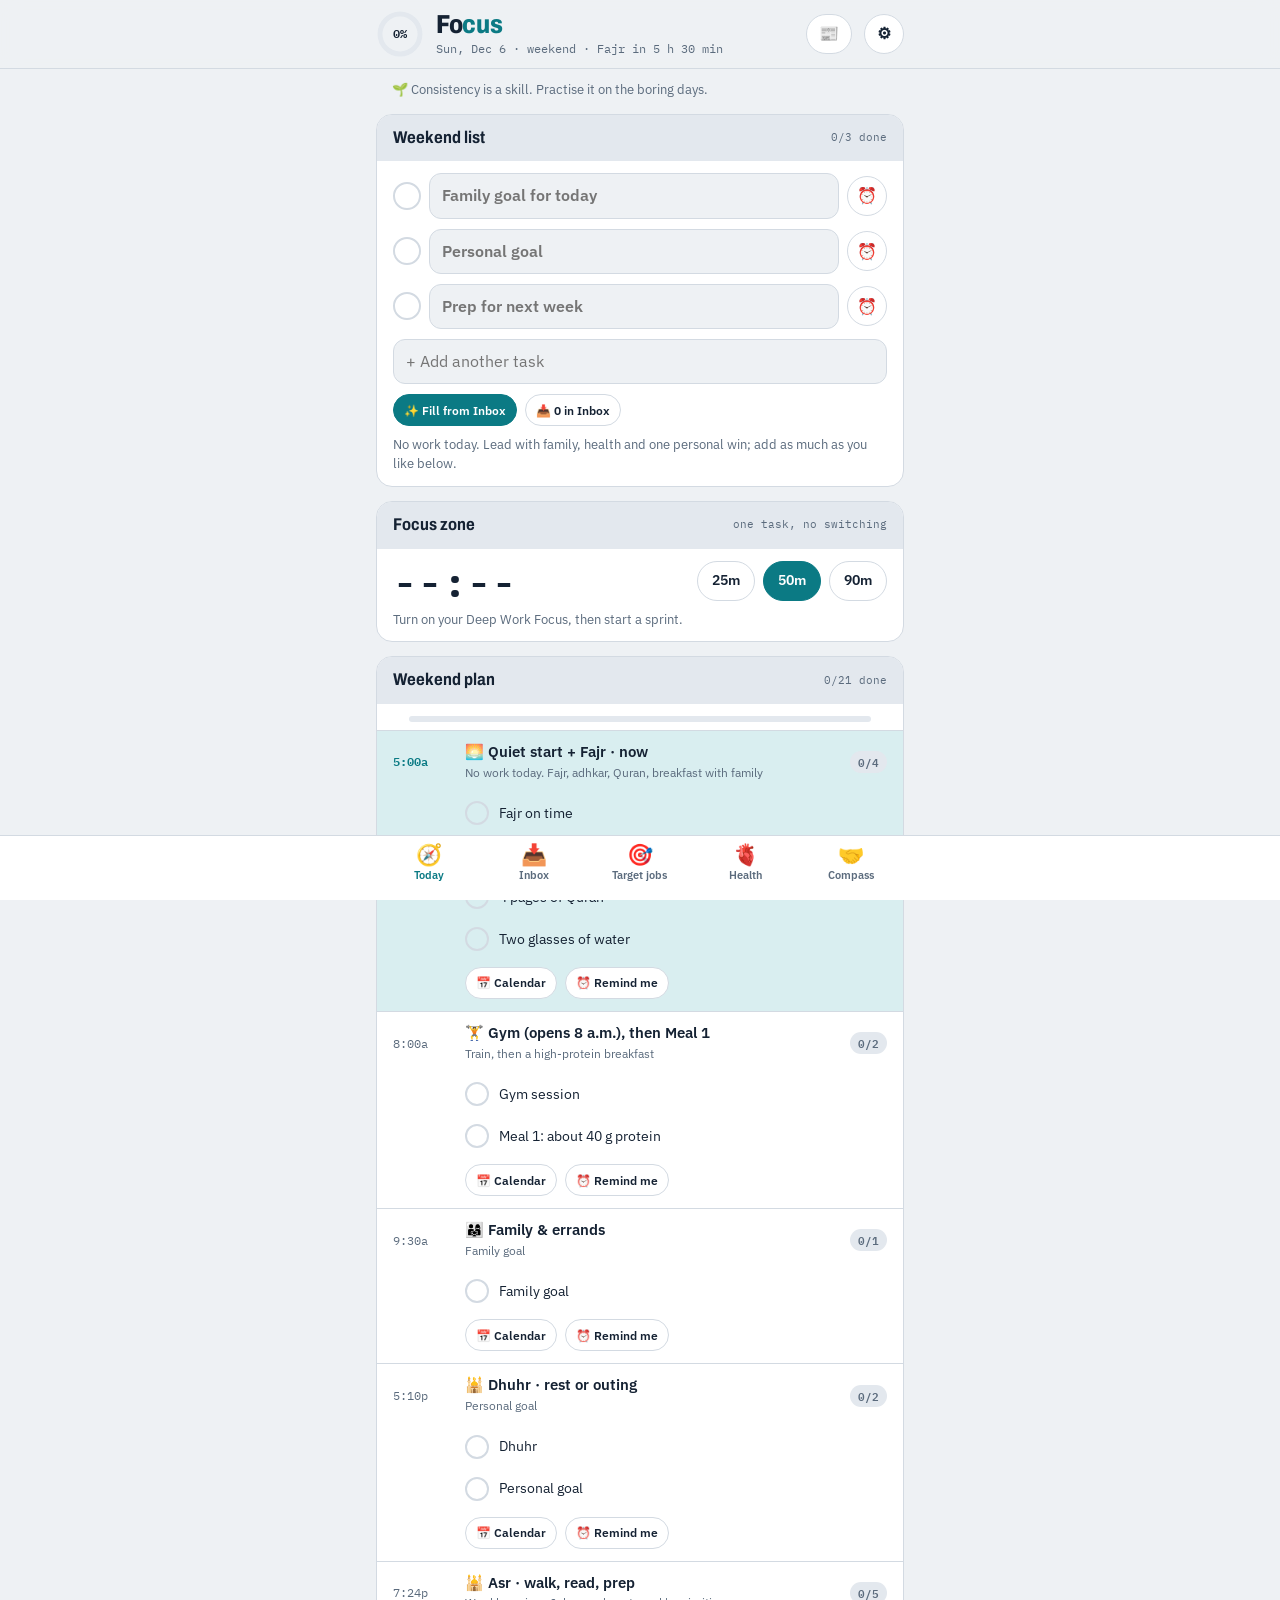
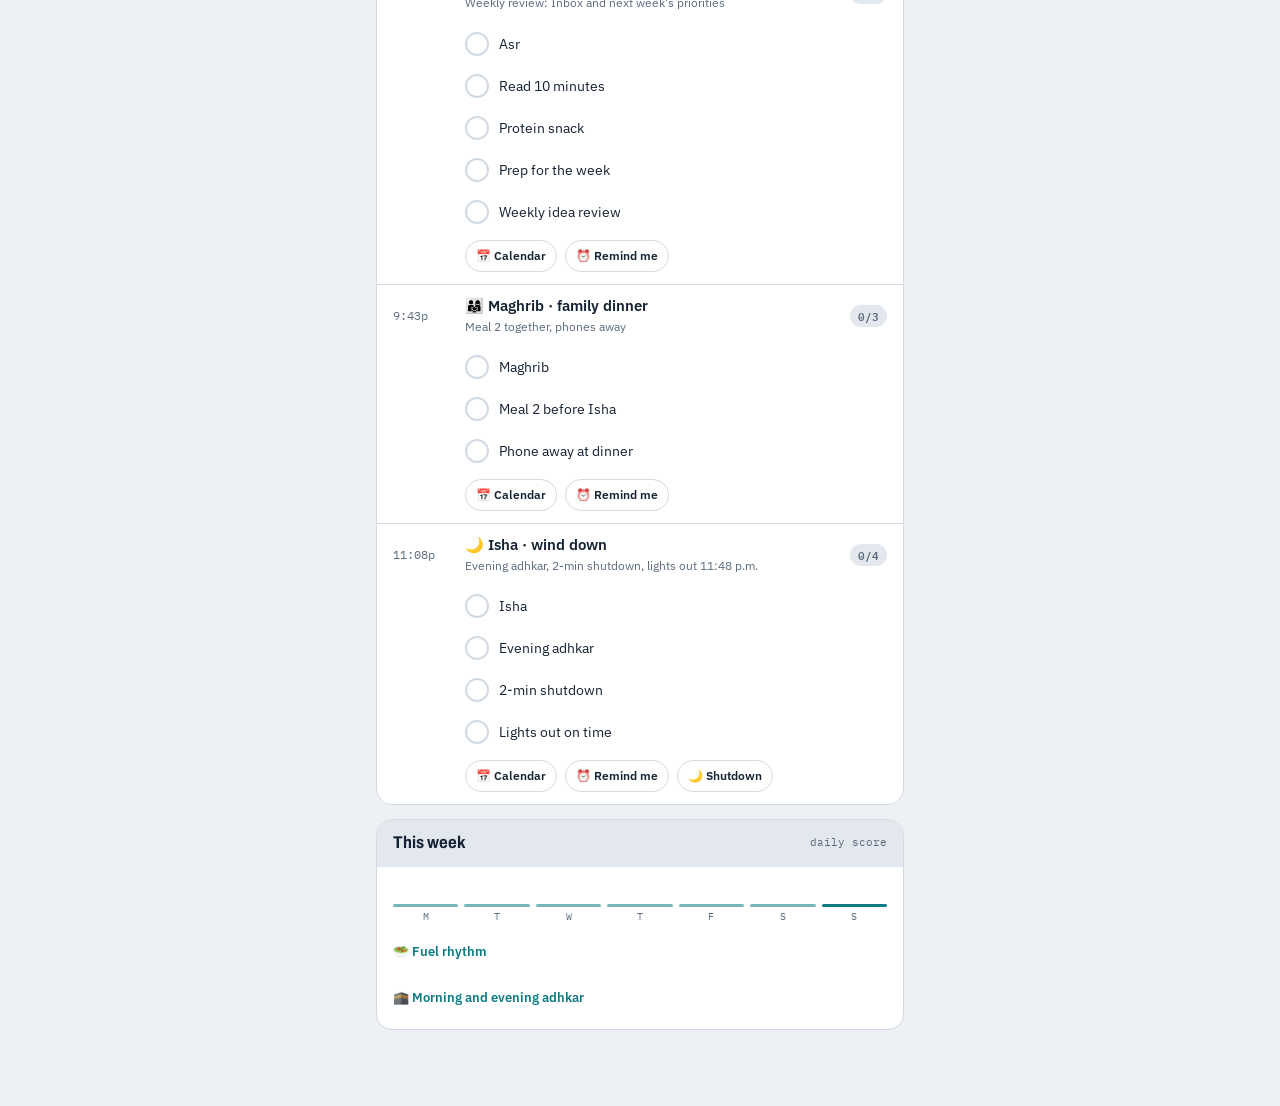
==== commit aa902a6d: "Add Compass button to navigation Signed-off-by: MG4Trading <73076091+MG4Trading@users.noreply.github" ====
--- a/focus/index.html
+++ b/focus/index.html
@@ -111,7 +111,7 @@
 .fold summary{font-size:13px;font-weight:600;color:var(--accent);padding:8px 0;min-height:36px}
 .ar{font-family:"Amiri",serif;direction:rtl;font-size:19px;line-height:1.7}
 nav{position:fixed;left:0;right:0;bottom:0;z-index:25;background:var(--surface);border-top:1px solid var(--line);padding:6px 0 calc(8px + env(safe-area-inset-bottom,0px))}
-nav .wrap{display:grid;grid-template-columns:repeat(4,1fr)}
+nav .wrap{display:grid;grid-template-columns:repeat(5,1fr)}
 nav button{border:0;background:transparent;display:flex;flex-direction:column;align-items:center;gap:2px;font-size:11px;font-weight:600;color:var(--muted);min-height:50px;position:relative}
 nav button span{font-size:21px;line-height:1.1}
 nav button[aria-pressed="true"]{color:var(--accent)}
@@ -130,7 +130,7 @@
 <header><div class="wrap hrow">
   <div class="ring" id="ring" aria-label="Today's progress"></div>
   <div class="grow"><div class="brand">Fo<span>cus</span></div><div class="sub" id="hsub">Loading…</div></div>
-  <a class="icon" href="../" aria-label="Open Signal Desk">📰</a>
+  <a class="icon" href="../" aria-label="Open ONE Hub">📰</a>
   <button class="icon" type="button" id="setBtn" aria-label="Settings">⚙︎</button>
 </div></header>
 <main class="wrap" id="main"></main>
@@ -139,6 +139,7 @@
   <button type="button" data-tab="inbox" aria-pressed="false"><span>📥</span>Inbox<i class="dot" id="ideaDot" hidden></i></button>
   <button type="button" data-tab="jobs" aria-pressed="false"><span>🎯</span>Target jobs<i class="dot" id="jobDot" hidden></i></button>
   <button type="button" data-tab="health" aria-pressed="false"><span>🫀</span>Health</button>
+  <button type="button" data-href="compass.html" aria-pressed="false"><span>🤝</span>Compass</button>
 </div></nav>
 <div class="sheet" id="sheet" hidden><div id="sheetBody"></div></div>
 
@@ -533,6 +534,15 @@
     if (c.people && c.people.length){ b.appendChild(el("span", "label", "People map")); c.people.forEach(([n, t, why]) => { const a = el("a", "role"); a.href = li(n + " " + c.name); a.target = "_blank"; a.rel = "noopener"; const x = el("span", ""); const nn2 = el("span", "", n); nn2.style.fontWeight = "600"; x.appendChild(nn2); x.appendChild(el("div", "note", t + (why ? " · " + why : ""))); a.appendChild(x); a.appendChild(el("span", "note", "LinkedIn ↗")); b.appendChild(a); }); }
     if (c.search && c.search.length){ b.appendChild(el("span", "label", "Find more on LinkedIn")); const r = el("div", "row"); c.search.forEach(([l, q]) => { const a = el("a", "btn sm", l + " ↗"); a.href = li(q); a.target = "_blank"; a.rel = "noopener"; r.appendChild(a); }); b.appendChild(r); }
     if (c.careers){ const a = el("a", "btn sm ghost", "Careers site ↗"); a.href = c.careers; a.target = "_blank"; a.rel = "noopener"; a.style.alignSelf = "flex-start"; b.appendChild(a); }
+    const pf = c.profile || {};
+    if (Object.keys(pf).length){
+      b.appendChild(el("span", "label", "Profile" + (pf.asof ? " · checked " + pf.asof : "")));
+      if (pf.note) b.appendChild(el("div", "note", pf.note));
+      [["Recent news", "news"], ["Updates", "updates"], ["Stock", "stock"], ["Products", "products"], ["Management", "management"], ["Expansion", "expansion"], ["Hiring", "hiring"], ["Challenges", "challenges"], ["Performance", "performance"], ["Alerts", "alerts"]].forEach(([lab, k]) => {
+        const items = pf[k] || []; if (!items.length) return;
+        const sec = el("div", "note"); sec.appendChild(el("strong", "", lab)); const ul = el("ul"); items.forEach(t => ul.appendChild(el("li", "", t))); sec.appendChild(ul); b.appendChild(sec);
+      });
+    }
     d.appendChild(b); cg.appendChild(d);
   });
   out.push(cg);
@@ -612,14 +622,26 @@
   if (i >= 0) s.splice(i, 1); else s.unshift({ t: it.t, l: it.l, s: it.s || "", a: it.a || "", k: kind, ts: Date.now() });
   store.set("saved", s.slice(0, 200)); render();
 }
+function shareItem(it){
+  const data = { title: it.t, text: it.t + (it.s ? " · " + it.s : ""), url: it.l };
+  if (navigator.share){ navigator.share(data).catch(() => {}); return; }
+  navigator.clipboard.writeText(it.l).then(() => toast("Link copied")).catch(() => toast(it.l));
+}
 function newsRow(it, kind){
   const r = el("div", "pad"); r.style.cssText = "padding:8px 16px;border-top:1px solid var(--line)";
   r.appendChild(el("div", "label", (it.a || "News") + " · " + (it.s || "")));
   const a = el("a", "", it.t); a.href = it.l; a.target = "_blank"; a.rel = "noopener";
   a.style.cssText = "font-size:15px;font-weight:600;color:var(--ink);text-decoration:none;line-height:1.35;display:block;margin-top:4px"; r.appendChild(a);
+  const det = el("div", "note", it.d || "No summary in the feed. Open the source to read the full story."); det.style.cssText = "display:none;padding-top:6px";
+  r.appendChild(det);
+  const bar = el("div", "row"); bar.style.cssText = "flex-wrap:wrap;gap:8px;margin-top:6px";
   const sv = savedAll().some(x => x.l === it.l);
-  const b = el("button", "btn sm", sv ? "✓ Saved · tap to remove" : "🔖 Save for later"); b.type = "button"; b.style.marginTop = "6px";
-  b.onclick = () => toggleSave(it, kind); r.appendChild(b);
+  const more = el("button", "btn sm", "Read more"); more.type = "button";
+  more.onclick = () => { const open = det.style.display === "none"; det.style.display = open ? "block" : "none"; more.textContent = open ? "Show less" : "Read more"; };
+  const sb = el("button", "btn sm", sv ? "✓ Saved · remove" : "🔖 Save for later"); sb.type = "button"; sb.onclick = () => toggleSave(it, kind);
+  const sh = el("button", "btn sm", "Share"); sh.type = "button"; sh.onclick = () => shareItem(it);
+  const src = el("a", "btn sm", "Open source"); src.href = it.l; src.target = "_blank"; src.rel = "noopener";
+  bar.appendChild(more); bar.appendChild(sb); bar.appendChild(sh); bar.appendChild(src); r.appendChild(bar);
   return r;
 }
 function newsGroup(title, stamp, list, kind){
@@ -777,7 +799,7 @@
 /* ---------- shell ---------- */
 let tab = store.get("tab", "today");
 function go(t){ tab = t; store.set("tab", t); render(); window.scrollTo({ top:0 }); }
-document.querySelectorAll("nav button").forEach(b => b.onclick = () => go(b.dataset.tab));
+document.querySelectorAll("nav button").forEach(b => b.onclick = () => b.dataset.href ? (location.href = b.dataset.href) : go(b.dataset.tab));
 function render(){
   const ae = document.activeElement; if (ae && ae.matches && ae.matches("#main input:not([type=password])") && ae.value){ pending = true; return; }
   pending = false; _bc = null;
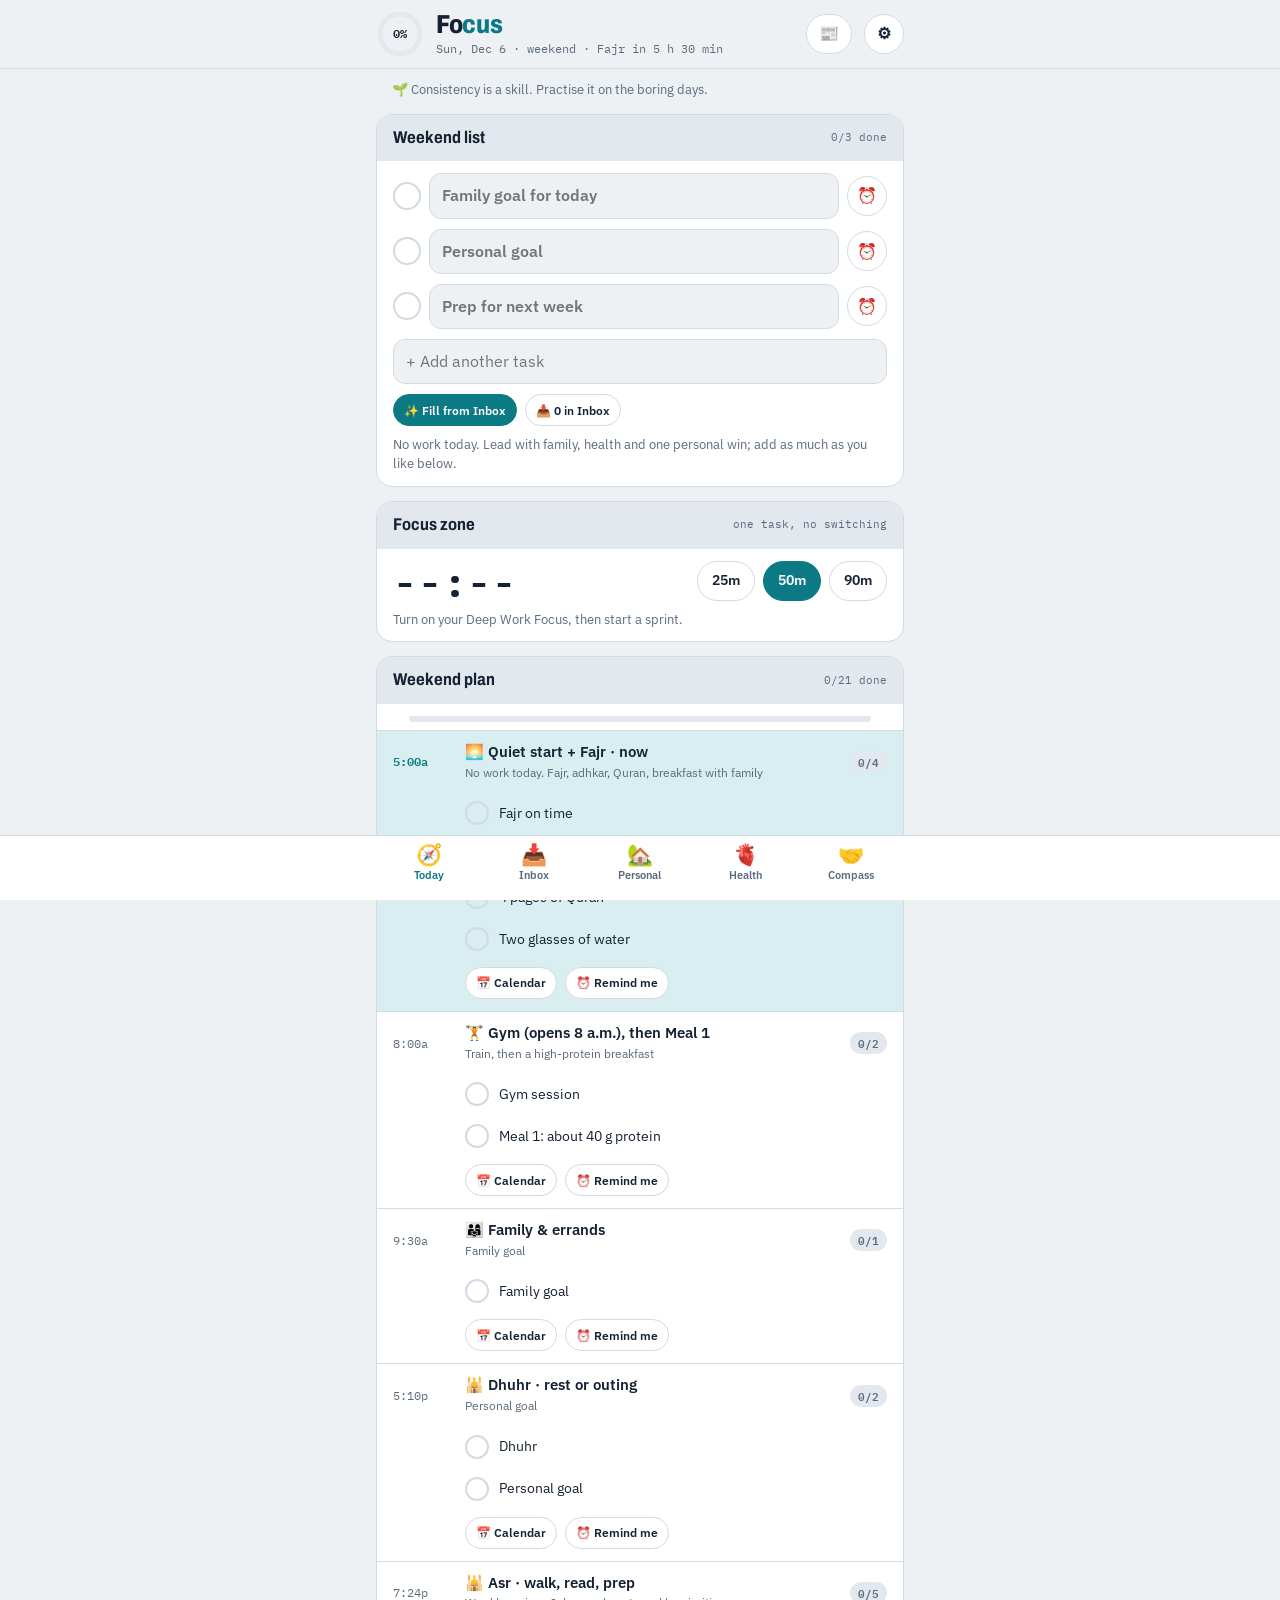
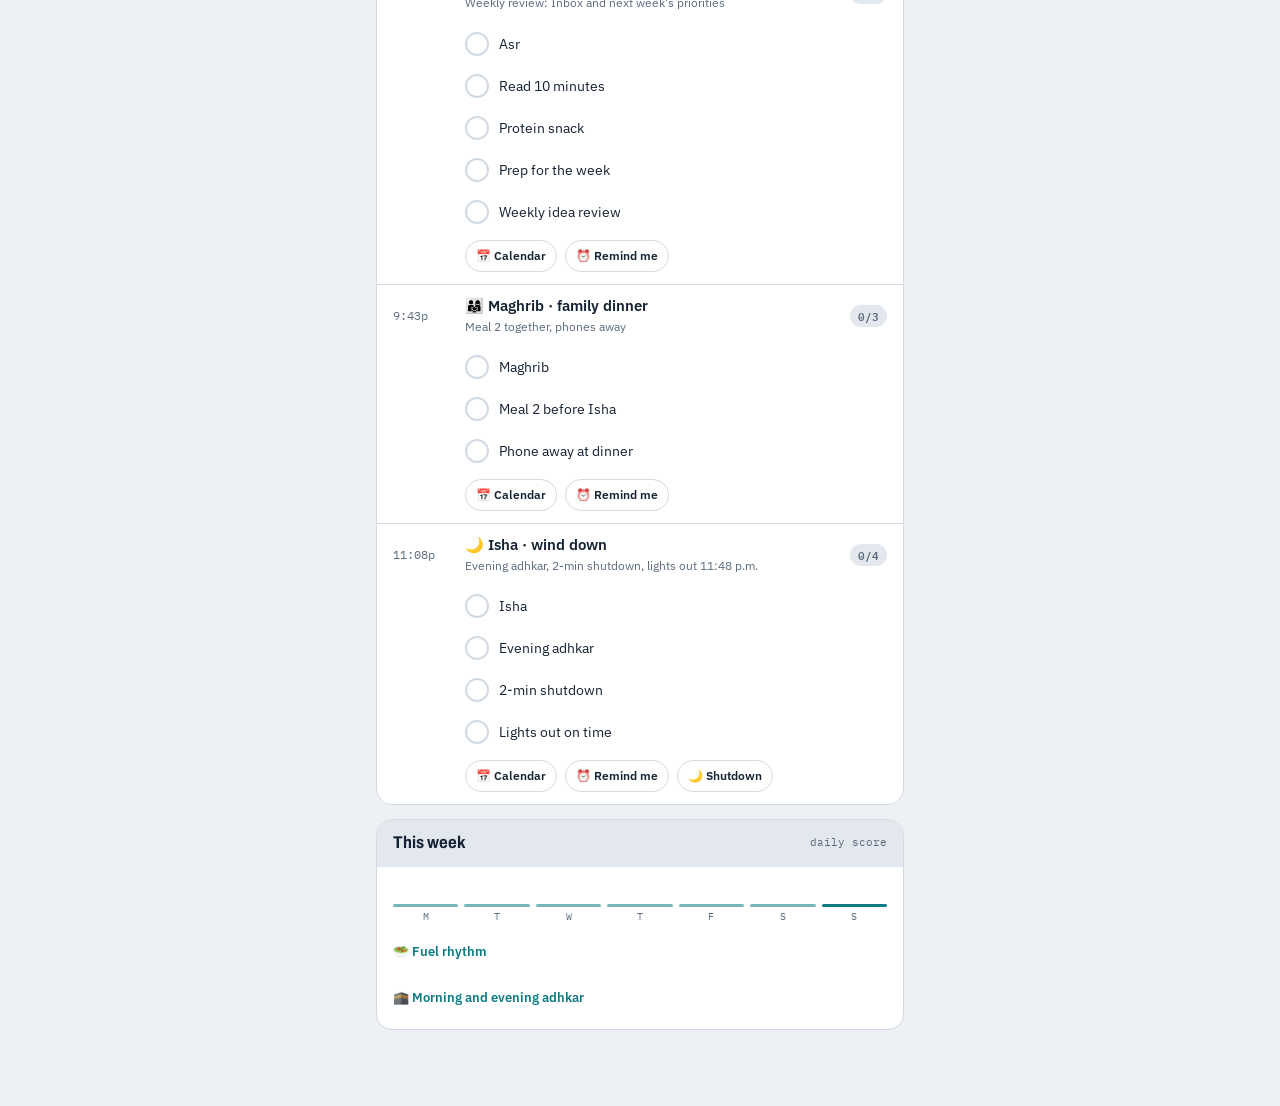
==== commit 10de4395: "Replace 'Target jobs' button with 'Personal' Signed-off-by: MG4Trading <73076091+MG4Trading@users.no" ====
--- a/focus/index.html
+++ b/focus/index.html
@@ -137,7 +137,7 @@
 <nav><div class="wrap">
   <button type="button" data-tab="today" aria-pressed="true"><span>🧭</span>Today</button>
   <button type="button" data-tab="inbox" aria-pressed="false"><span>📥</span>Inbox<i class="dot" id="ideaDot" hidden></i></button>
-  <button type="button" data-tab="jobs" aria-pressed="false"><span>🎯</span>Target jobs<i class="dot" id="jobDot" hidden></i></button>
+  <button type="button" data-tab="life" aria-pressed="false"><span>🏡</span>Personal</button>
   <button type="button" data-tab="health" aria-pressed="false"><span>🫀</span>Health</button>
   <button type="button" data-href="compass.html" aria-pressed="false"><span>🤝</span>Compass</button>
 </div></nav>
@@ -262,7 +262,7 @@
   const w = nx ? t[nx] - n : null;
   $("#hsub").textContent = new Date().toLocaleDateString("en-CA", { weekday:"short", month:"short", day:"numeric" }) + (isWeekend() ? " · weekend" : "") + (nx ? " · " + nx + " in " + (w < 60 ? w + " min" : Math.floor(w / 60) + " h " + (w % 60) + " min") : "");
   const hot = openItems().filter(x => bucket(x) === "now").length; $("#ideaDot").hidden = !hot; $("#ideaDot").textContent = hot;
-  const acts = jobActions().filter(a => !store.get("ja:" + a.id, false)).length; $("#jobDot").hidden = !acts; $("#jobDot").textContent = acts;
+  const acts = jobActions().filter(a => !store.get("ja:" + a.id, false)).length; const jd = $("#jobDot"); if (jd){ jd.hidden = !acts; jd.textContent = acts; }
 }
 
 /* ---------- TODAY ---------- */
@@ -288,6 +288,29 @@
   const O = openItems(), hot = O.filter(x => bucket(x) === "now" && x.kind !== "idea").length; const ib = el("button", "btn sm ghost", "📥 " + O.length + " in Inbox" + (hot ? " · " + hot + " 🔥" : "")); ib.type = "button"; ib.onclick = () => go("inbox"); fr.appendChild(ib); p.appendChild(fr);
   p.appendChild(el("div", "note", wk ? "No work today. Lead with family, health and one personal win; add as much as you like below." : "Top 3 first, then anything else. Focus ranks your Inbox so the next thing is always clear."));
   g.appendChild(p); out.push(g);
+  // Assistant priorities: the latest "✅ Priorities" all-day calendar event for today.
+  // Line shape: 1. [HIGH] [REPLY] Task — detail | https://link
+  const pr = ((P && P.cal) || []).filter(e => (e.t || "").startsWith("✅") && (e.d || (e.s || "").slice(0, 10)) === dkey()).pop();
+  if (pr && pr.desc){
+    const pg = grp("Assistant priorities", pr.t.replace(/^✅\s*/, "")), pp = el("div", "pad");
+    pr.desc.split("\n").map(x => x.trim()).filter(Boolean).forEach(line => {
+      const m = line.match(/^(\d+)[.)]\s*(?:\[(HIGH|MED|LOW)\]\s*)?(?:\[([A-Z][A-Z ]*)\]\s*)?(.*?)(?:\s+\|\s+(https:\/\/\S+))?$/);
+      if (!m){ pp.appendChild(el("div", "note", line)); return; }
+      const lvl = m[2] || "", act = (m[3] || "").trim(), text = m[4], url = m[5] || "";
+      const box = el("div", ""); box.style.cssText = "padding:8px 0;border-bottom:1px solid var(--line)";
+      const head = el("div", "note", (lvl === "HIGH" ? "🔴 " : lvl === "MED" ? "🟠 " : lvl === "LOW" ? "⚪ " : "") + text); head.style.fontWeight = lvl === "HIGH" ? "600" : "400"; box.appendChild(head);
+      const r = el("div", "row"); r.style.cssText = "gap:8px;margin-top:6px;flex-wrap:wrap";
+      if (act){
+        const label = act.charAt(0) + act.slice(1).toLowerCase();
+        if (url){ const ab = el("a", "btn sm pri", label + " ↗"); ab.href = url; ab.target = "_blank"; ab.rel = "noopener"; r.appendChild(ab); }
+        else r.appendChild(el("span", "stamp", label));
+      } else if (url){ const ab = el("a", "btn sm pri", "Open ↗"); ab.href = url; ab.target = "_blank"; ab.rel = "noopener"; r.appendChild(ab); }
+      const tb = el("button", "btn sm ghost", "+ Today"); tb.type = "button";
+      tb.onclick = () => { const o = day(); if (o.top.includes(text)) return toast("Already in today's list"); let k = o.top.findIndex(z => !z); if (k < 0) k = o.top.length; o.top[k] = text; o.done[k] = false; saveDay(o); _bc = null; render(); };
+      r.appendChild(tb); box.appendChild(r); pp.appendChild(box);
+    });
+    pg.appendChild(pp); out.push(pg);
+  }
   // Focus zone
   const sp = store.get("sprint", null), z = grp("Focus zone", sp ? "in a sprint" : "one task, no switching"), zp = el("div", "pad");
   const tr = el("div", "row"); tr.style.justifyContent = "space-between"; const tm = el("div", "timer", "--:--"); tm.id = "timer"; tr.appendChild(tm);
@@ -800,13 +823,24 @@
 let tab = store.get("tab", "today");
 function go(t){ tab = t; store.set("tab", t); render(); window.scrollTo({ top:0 }); }
 document.querySelectorAll("nav button").forEach(b => b.onclick = () => b.dataset.href ? (location.href = b.dataset.href) : go(b.dataset.tab));
+/* ---------- PERSONAL: sections moved here from ONE Hub (they open the hub page for that section) ---------- */
+function viewLife(){
+  const g = grp("Personal", "moved from ONE Hub"), p = el("div", "pad");
+  [["🏠", "Rentals", "Oakville listings, median rent and price trend", "homes"], ["🍳", "Kitchen", "Recipes, search and saved dishes", "kitchen"], ["🎧", "Watch & listen", "Talks, shows and podcasts", "fun"], ["🌱", "Grow", "Tips and fresh reads", "grow"]].forEach(([ic, name, sub, v]) => {
+    const a = el("a", "btn", ic + "  " + name + " ↗"); a.href = "../?v=" + v; a.style.cssText = "display:block;text-align:left;margin:8px 0;padding:14px 16px;text-decoration:none";
+    const s = el("div", "note", sub); s.style.marginTop = "4px"; a.appendChild(s); p.appendChild(a);
+  });
+  p.appendChild(el("div", "note", "Job search moved to the Interview Model app."));
+  g.appendChild(p); return [g];
+}
+
 function render(){
   const ae = document.activeElement; if (ae && ae.matches && ae.matches("#main input:not([type=password])") && ae.value){ pending = true; return; }
   pending = false; _bc = null;
-  if (tab === "ideas") tab = "inbox"; document.querySelectorAll("nav button").forEach(b => b.setAttribute("aria-pressed", String(b.dataset.tab === tab)));
+  if (tab === "ideas") tab = "inbox"; if (tab === "jobs") tab = "today"; document.querySelectorAll("nav button").forEach(b => b.setAttribute("aria-pressed", String(b.dataset.tab === tab)));
   header();
   const m = $("#main"); m.textContent = ""; m.appendChild(motivationBar());
-  (tab === "inbox" || tab === "ideas" ? viewInbox() : tab === "jobs" ? viewJobs().concat(careersNews()) : tab === "health" ? viewHealth().concat(healthNews()) : viewToday()).forEach(n => n && m.appendChild(n));
+  (tab === "inbox" || tab === "ideas" ? viewInbox() : tab === "life" ? viewLife() : tab === "health" ? viewHealth().concat(healthNews()) : viewToday()).forEach(n => n && m.appendChild(n));
   tick();
 }
 let pending = false;
